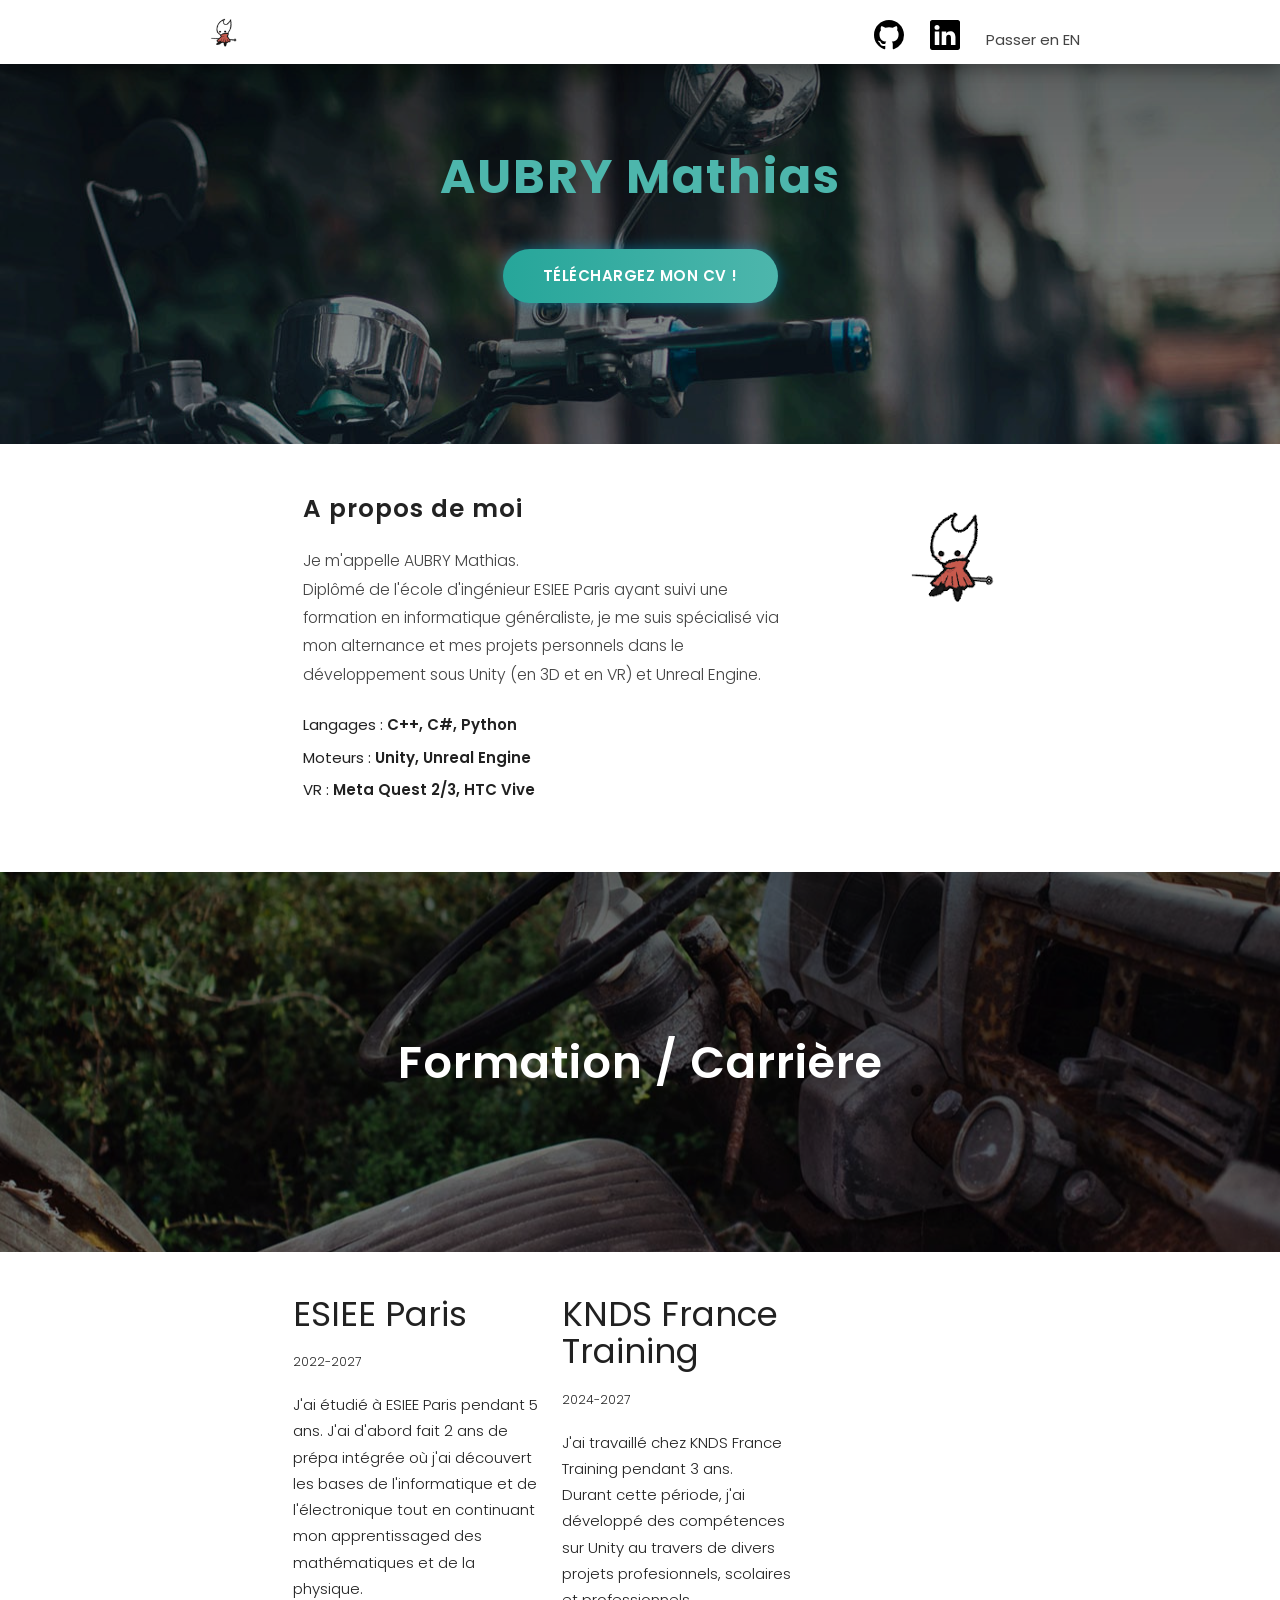
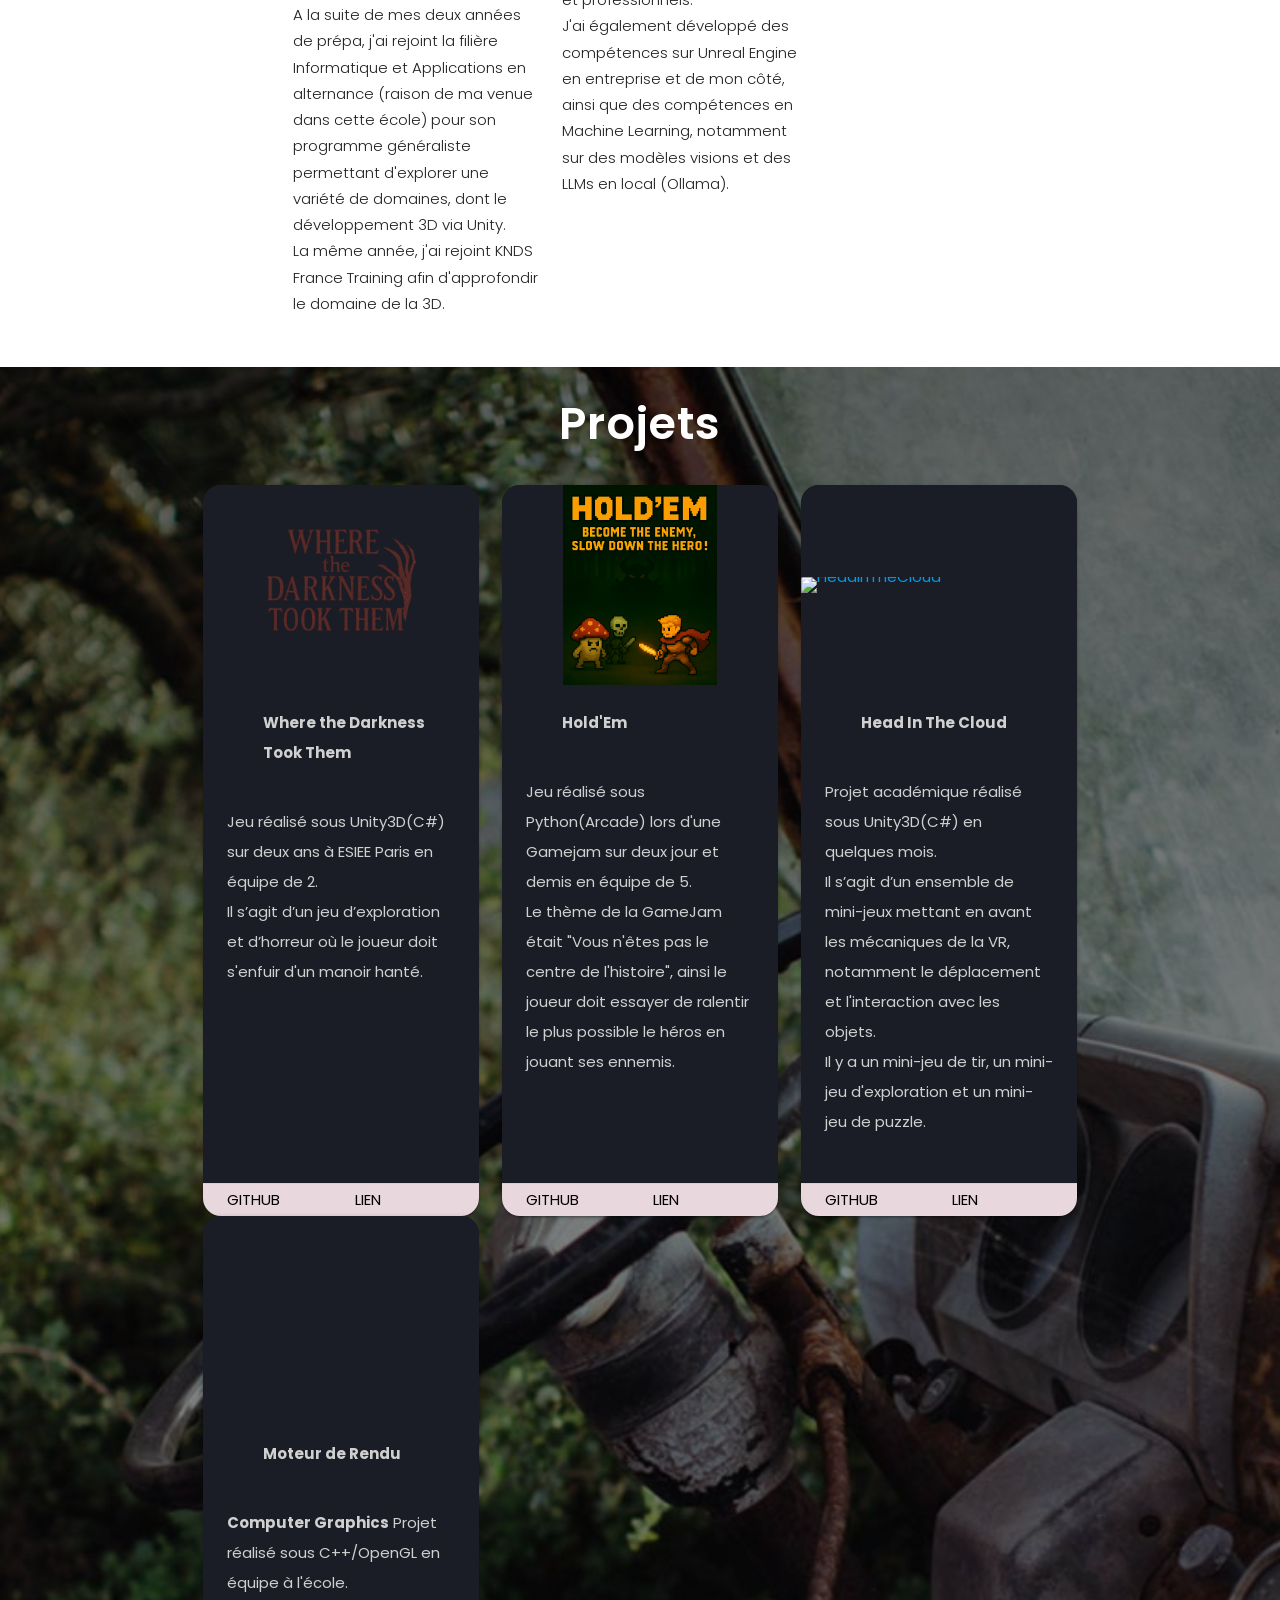
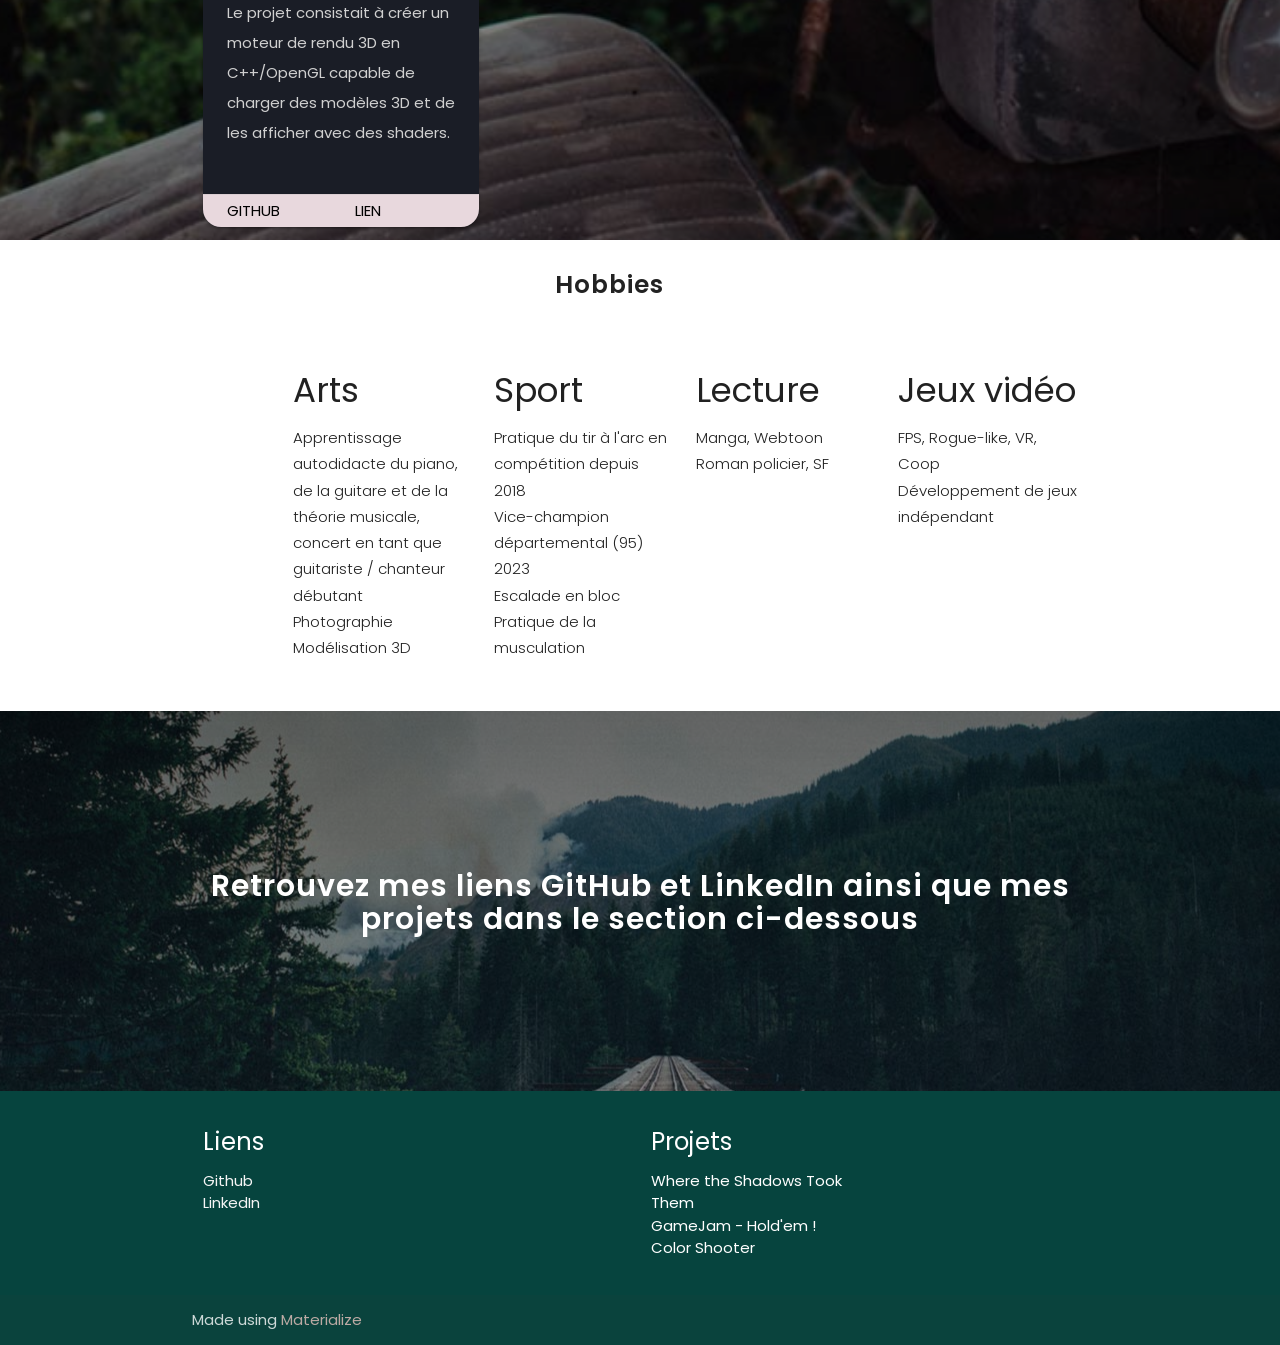
==== index.html @ 18681ca6 "Changement du hobby" ====
<!DOCTYPE html>
<html lang="fr">

<head>
  <meta http-equiv="Content-Type" content="text/html; charset=UTF-8" />
  <meta name="viewport" content="width=device-width, initial-scale=1" />
  <link href="https://fonts.googleapis.com/css2?family=Poppins:wght@300;400;600;700&display=swap" rel="stylesheet">
  <title>AUBRY Mathias - Portfolio</title>
  <link rel="icon" type="image/x-icon" href="img/myBigCrane.png">
  <!-- CSS  -->
  <link href="https://fonts.googleapis.com/icon?family=Material+Icons" rel="stylesheet">
  <link href="css/materialize.css" type="text/css" rel="stylesheet" media="screen,projection" />
  <link href="css/style.css" type="text/css" rel="stylesheet" media="screen,projection" />
</head>

<body>
  <div class="navbar-fixed">
  <nav class="white" role="navigation">
    <div class="nav-wrapper container">

      <!-- Logo -->
      <a id="logo-container" href="index.html" class="brand-logo">
        <img src="img/myBigCrane.png" alt="MyLogo" class="logo-img">
      </a>

      <!-- Menu Desktop -->
      <ul class="right hide-on-med-and-down boutons_navbar">
        <li>
          <a href="https://github.com/Mathatou/" target="_blank" aria-label="GitHub">
            <svg class="nav-icon" xmlns="http://www.w3.org/2000/svg"
                 fill="currentColor" viewBox="0 0 16 16">
              <path d="M8 0C3.58 0 0 3.58 0 8c0 3.54 2.29 6.53 5.47 
              7.59.4.07.55-.17.55-.38 0-.19-.01-.82-.01-1.49
              -2.01.37-2.53-.49-2.69-.94-.09-.23-.48-.94
              -.82-1.13-.28-.15-.68-.52-.01-.53.63-.01
              1.08.58 1.23.82.72 1.21 1.87.87 2.33.66.07
              -.52.28-.87.51-1.07-1.78-.2-3.64-.89
              -3.64-3.95 0-.87.31-1.59.82-2.15
              -.08-.2-.36-1.02.08-2.12 0 0 .67-.21
              2.2.82.64-.18 1.32-.27 2-.27s1.36.09
              2 .27c1.53-1.04 2.2-.82 2.2-.82.44
              1.1.16 1.92.08 2.12.51.56.82
              1.27.82 2.15 0 3.07-1.87
              3.75-3.65 3.95.29.25.54.73.54
              1.48 0 1.07-.01 1.93-.01
              2.2 0 .21.15.46.55.38A8.01
              8.01 0 0 0 16 8c0-4.42-3.58-8-8-8"/>
            </svg>
          </a>
        </li>

        <li>
          <a href="https://www.linkedin.com/in/mathias-aubry/" target="_blank" aria-label="LinkedIn">
            <svg class="nav-icon" xmlns="http://www.w3.org/2000/svg"
                 fill="currentColor" viewBox="0 0 16 16">
              <path d="M0 1.146C0 .513.526 0 1.175 0h13.65C15.474 0 
              16 .513 16 1.146v13.708c0 .633-.526 
              1.146-1.175 1.146H1.175C.526 16 
              0 15.487 0 14.854zM4.943 
              13.394V6.169H2.542v7.225zm-1.2-8.212c.837 
              0 1.358-.554 1.358-1.248-.015-.709-.52
              -1.248-1.342-1.248S2.4 3.226 
              2.4 3.934c0 .694.521 1.248 
              1.327 1.248zm4.908 
              8.212V9.359c0-.216.016-.432.08
              -.586.173-.431.568-.878 
              1.232-.878.869 0 1.216.662 
              1.216 1.634v3.865h2.401V9.25
              c0-2.22-1.184-3.252-2.764
              -3.252-1.274 0-1.845.7-2.165
              1.193v.025h-.016l.016-.025
              V6.169h-2.4c.03.678 0 
              7.225 0 7.225z"/>
            </svg>
          </a>
        </li>

        <li><a href="index_en.html">Passer en EN</a></li>

      </ul>

      <!-- Mobile -->
      <ul id="nav-mobile" class="sidenav">
        <li><a href="index_en.html">Passer en EN</a></li>
      </ul>

      <a href="#" data-target="nav-mobile" class="sidenav-trigger">
        <i class="material-icons">menu</i>
      </a>

    </div>
  </nav>
</div>

  <div id="index-banner" class="parallax-container">
    <div class="overlay"></div>
    <div class="section no-pad-bot" style="padding-left: 0px;">
      <div class="container">
        <br><br>
        <h1 class="header center teal-text text-lighten-2">AUBRY Mathias</h1>
        <div class="row center">

        </div>
        <div class="row center">
          <a href="CV_AUBRYM.pdf" id="download-button" target="_blank"
            class="btn-large waves-effect waves-light teal lighten-1">Téléchargez mon CV !</a>
        </div>
        <br><br>

      </div>
    </div>
    <div class="parallax"><img src="background1.jpg" alt="Unsplashed background img 1"></div>
  </div>


  <div class="container">
    <div class="section">

      <!-- ===== Présentation ===== -->
      <div class="row">

        <!-- ===== A propos ===== -->
        <div class="col s12 m8">
          <div class="icon-block">
            <h5 class="section-title">A propos de moi</h5>
            <p class="light">
              Je m'appelle AUBRY Mathias. <br>
              Diplômé de l'école d'ingénieur ESIEE Paris ayant suivi une formation en informatique généraliste,
              je me suis spécialisé via mon alternance et mes projets personnels dans le développement sous Unity (en 3D
              et en VR) et Unreal Engine.
            </p>

            <ul>
              <li>Langages : <b>C++, C#, Python</b></li>
              <li>Moteurs : <b>Unity, Unreal Engine</b></li>
              <li>VR : <b>Meta Quest 2/3, HTC Vive</b></li>
            </ul>
          </div>
        </div>

        <!-- Image -->
        <div class="col s12 m4 center">
          <img id="monGrosCrane" class="responsive-img circle" src="img/myBigCrane.png" alt="My crane is missing">
        </div>

      </div>
      <!-- <div class="row">
      <div class="col s12">
        <div class="icon-block">
          <h5 class="section-title">A propos</h5>
          <p class="light">
            blablabla
          </p>
        </div>
      </div>
    </div> -->

    </div>
  </div>


  <div class="parallax-container valign-wrapper">
    <div class="overlay"></div>
    <div class="section no-pad-bot" style="padding-left: 0px;">
      <div class="container">
        <div class="row center">
          <h5 class="header col s12 light">Formation / Carrière</h5>
        </div>
      </div>
    </div>
    <div class="parallax"><img src="background2.jpg" alt="Unsplashed background img 2"></div>
  </div>

  <div class="container">
    <div class="section">

      <div class="row">

        <div class="col s12 m4 center-on-small-only">
          <h3><i class="mdi-content-send brown-text"></i></h3>
          <h4>ESIEE Paris </h4>
          <p class="left-align light " style="font-size: .8rem;">2022-2027</p>
          <p class="left-align light" style="line-height: 1.75rem;">
            J'ai étudié à ESIEE Paris pendant 5 ans. J'ai d'abord fait 2 ans de prépa intégrée où j'ai découvert les
            bases de l'informatique et de l'électronique
            tout en continuant mon apprentissaged des mathématiques et de la physique. <br>
            A la suite de mes deux années de prépa, j'ai rejoint la filière Informatique et Applications en alternance
            (raison de ma venue dans cette école)
            pour son programme généraliste permettant d'explorer une variété de domaines, dont le développement 3D via
            Unity.<br>
            La même année, j'ai rejoint KNDS France Training afin d'approfondir le domaine de la 3D.<br>
          </p>
        </div>

        <div class="col s12 m4 center-on-small-only">
          <h3><i class="mdi-content-send brown-text"></i></h3>
          <h4>KNDS France Training </h4>
          <p class="left-align light " style="font-size: .8rem;">2024-2027</p>
          <p class="left-align light" style="line-height: 1.75rem;">
            J'ai travaillé chez KNDS France Training pendant 3 ans.<br>
            Durant cette période, j'ai développé des compétences sur Unity au travers de divers projets profesionnels,
            scolaires et professionnels.<br>
            J'ai également développé des compétences sur Unreal Engine en entreprise et de mon côté, ainsi que des
            compétences en Machine Learning, notamment sur des modèles visions et des LLMs en local (Ollama).<br>

          </p>
        </div>
      </div>

    </div>
  </div>

  <div class="parallax-container valign-wrapper">
    <div class="overlay"></div>

    <div class="section no-pad-bot" style="padding-left: 0px;">
      <div class="container">

        <div class="row center">
          <h5 class="header col s12 light">Projets</h5>
        </div>
        <div class="row" id="projects-row">
          <div class="col s12 m4">
            <div class="card fade-in" style="color: black;">
              <div class="card-image">
                <a href="./1_WDTT.html"><img src="img/project_icon.png" alt="WDTT"></a>
              </div>
              <div style="padding-left: 4rem; padding-right: 1rem; padding-top: 0.5rem;">
                <p><b>Where the Darkness Took Them</b></p>
              </div>
              <div class="card-content">
                <p>
                  Jeu réalisé sous Unity3D(C#) sur deux ans à ESIEE Paris en équipe de 2.<br>
                  Il s’agit d’un jeu d’exploration et d’horreur où le joueur doit s'enfuir d'un manoir hanté.
                </p>
              </div>
              <div class="card-action" style="background-color: #E8D8DD ;">
                <a href="https://github.com/Mathatou/Unity_Project_WDTT" target="_blank"
                  style="padding-left: 8.5rem; color: black;">
                  Lien GitHub
                </a>
              </div>
            </div>
          </div>

          <div class="col s12 m4">
            <div class="card fade-in" style="color: black;">
              <div class="card-image">
                <img src="img/affiche_game_jam.png">
              </div>
              <div style="padding-left: 4rem; padding-right: 1rem; padding-top: 0.5rem;">
                <p><b>Hold'Em</b></p>
              </div>
              <div class="card-content">
                <p>
                  Jeu réalisé sous Python(Arcade) lors d'une Gamejam sur deux jour et demis en équipe de 5.<br>
                  Le thème de la GameJam était "Vous n'êtes pas le centre de l'histoire", ainsi le joueur doit essayer
                  de ralentir le plus possible le héros en jouant ses ennemis.
                </p>
              </div>
              <div class="card-action" style="background-color: #E8D8DD;">
                <a href="https://github.com/Mathatou/Gamejam" target="_blank"
                  style="padding-left: 8.5rem;  color: black;">
                  Lien GitHub
                </a>
              </div>
            </div>
          </div>

          <div class="col s12 m4">
            <div class="card fade-in" style="color: black;">
              <div class="card-image">
                <a href="./1_HITC.html"><img src="img/hitc.png" alt="HeadInTheCloud"></a>
              </div>
              <div style="padding-left: 4rem; padding-right: 1rem; padding-top: 0.5rem;">
                <p><b>Head In The Cloud</b></p>
              </div>
              <div class="card-content">
                <p>
                  Projet académique réalisé sous Unity3D(C#) en quelques mois.<br>
                  Il s’agit d’un ensemble de mini-jeux mettant en avant les mécaniques de la VR, notamment le déplacement et l'interaction avec les objets.<br>
                  Il y a un mini-jeu de tir, un mini-jeu d'exploration et un mini-jeu de puzzle.<br> 
                </p>
              </div>
              <div class="card-action " style="background-color: #E8D8DD ;">
                <a href="https://github.com/Mathatou/HeadInTheCloud" target="_blank"
                  style="padding-left: 8.5rem;  color: black;">
                  Lien GitHub
                </a>
              </div>
            </div>
          </div>

          <div class="col s12 m4">
            <div class="card fade-in" style="color: black;">
              <div class="card-image">
                <img src="">
              </div>
              <div style="padding-left: 4rem; padding-right: 1rem; padding-top: 0.5rem;">
                <p><b>Moteur de Rendu</b></p>
              </div>
              <div class="card-content">
                <p>
                  <b>Computer Graphics</b>
                  Projet réalisé sous C++/OpenGL en équipe à l'école.<br>
                  Le projet consistait à créer un moteur de rendu 3D en C++/OpenGL capable de charger des modèles 3D
                  et de les afficher avec des shaders.<br>
                </p>
              </div>
              <div class="card-action " style="background-color: #E8D8DD ;">
                <a href="https://github.com/Mathatou/-E4FI---Projet-Computer-Graphics" target="_blank"
                  style="padding-left: 8.5rem;  color: black;">
                  Lien GitHub
                </a>
              </div>
            </div>
          </div>

        </div>
      </div>

    </div>
    <div class="parallax"><img src="background2.jpg" alt="Unsplashed background img 2"></div>

  </div>

  <div class="container">
    <div class="section">
      <div class="row center">
        <h5 class="section-title" style="padding-left: 0; padding-right: 10rem;">Hobbies</h5>
      </div>

      <div class="row">

        <div class="col s12 m3 center-on-small-only">
          <h3><i class="mdi-content-send brown-text"></i></h3>
          <h4>Arts </h4>
          <p class="left-align light" style="line-height: 1.75rem;">
            Apprentissage autodidacte du piano, de la guitare et de la théorie musicale, concert en tant que guitariste / chanteur débutant <br>
            Photographie<br>
            Modélisation 3D<br>
          </p>
        </div>

        <div class="col s12 m3 center-on-small-only">
          <h3><i class="mdi-content-send brown-text"></i></h3>
          <h4>Sport </h4>
          <p class="left-align light" style="line-height: 1.75rem;">
            Pratique du tir à l'arc en compétition depuis 2018 <br>Vice-champion départemental (95) 2023<br>
            Escalade en bloc<br>
            Pratique de la musculation
          </p>
        </div>

        <div class="col s12 m3 center-on-small-only">
          <h3><i class="mdi-content-send brown-text"></i></h3>
          <h4>Lecture </h4>
          <p class="left-align light" style="line-height: 1.75rem;">
            Manga, Webtoon<br>
            Roman policier, SF
          </p>
        </div>

        <div class="col s12 m3 center-on-small-only">
          <h3><i class="mdi-content-send brown-text"></i></h3>
          <h4>Jeux vidéo </h4>
          <p class="left-align light" style="line-height: 1.75rem;">
            FPS, Rogue-like, VR, Coop<br>
            Développement de jeux indépendant
          </p>
        </div>

      </div>

    </div>
  </div>
  <div class="parallax-container valign-wrapper">
    <div class="overlay"></div>
    <div class="section no-pad-bot" style="padding-left: 0px;">
      <div class="container">
        <div class="row center">
          <h4 class="header col s12 light">Retrouvez mes liens GitHub et LinkedIn ainsi que mes projets dans le section
            ci-dessous</h4>
        </div>
      </div>
    </div>
    <div class="parallax"><img src="background3.jpg" alt="Unsplashed background img 3"></div>
  </div>

  <footer class="page-footer teal">
    <div class="container">
      <div class="row">
        <div class="col l6 s12">
          <h5 class="white-text">Liens</h5>
          <ul>
            <li>
              <a class="grey-text text-lighten-4" href="https://github.com/Mathatou">Github</a>
            </li>
            <li>
              <a class="grey-text text-lighten-4" href="https://www.linkedin.com/in/mathias-aubry/">LinkedIn</a>
            </li>
          </ul>


        </div>
        <div class="col l3 s12">
          <h5 class="white-text">Projets</h5>
          <ul>
            <li><a class="white-text" href="https://github.com/Mathatou/Unity_Project_WDTT">Where the Shadows Took
                Them</a></li>
            <li><a class="white-text" href="https://github.com/Mathatou/Gamejam">GameJam - Hold'em !</a></li>
            <li><a class="white-text" href="https://github.com/Mathatou/Color-Shooter">Color Shooter</a></li>

          </ul>
        </div>
      </div>
    </div>
    <div class="footer-copyright">
      <div class="container">
        Made using <a class="brown-text text-lighten-3" href="http://materializecss.com">Materialize</a>
      </div>
    </div>
  </footer>


  <!--  Scripts-->
  <script src="https://code.jquery.com/jquery-2.1.1.min.js"></script>
  <script src="js/materialize.js"></script>
  <script src="js/init.js"></script>
  <script src="js/fadeIn.js"></script>

</body>

</html>
---- css/style.css ----
/* Custom Stylesheet */
/**
 * Use this file to override Materialize files so you can update
 * the core Materialize files in the future
 *
 * Made By MaterializeCSS.com
 */

nav ul a,
nav .brand-logo {
  color: #444;
}

p {
  line-height: 2rem;
}

.sidenav-trigger {
  color: #26a69a;
}

.parallax-container {
  min-height: 380px;
  line-height: 0;
  height: auto;
  color: rgba(255, 255, 255, .9);
}

.parallax-container .section {
  width: 100%;
}

@media only screen and (max-width : 992px) {
  .parallax-container .section {
    position: absolute;
    top: 40%;
  }

  #index-banner .section {
    top: 10%;
  }
}

@media only screen and (max-width : 600px) {
  #index-banner .section {
    top: 0;
  }
}

.icon-block {
  padding: 0 15px;
}

.icon-block .material-icons {
  font-size: inherit;
}

footer.page-footer {
  margin: 0;
}

.crane {
  padding-left: 60%;
  padding-top: 8%;
}

h1 {
  margin-top: 8%;
}

.section {
  padding-left: 10%;
}

.section-title {
  font-weight: 600;
  letter-spacing: 1px;
  margin-bottom: 25px;
  color: #222;

}

.icon-block p {
  font-weight: 300;
  line-height: 1.8;
  font-size: 1.05rem;
  color: #444;
}

.icon-block ul {
  margin-top: 25px;
}

.icon-block li {
  margin-bottom: 10px;
  font-weight: 400;
}

.icon-block li b {
  font-weight: 600;
}

.icon-block {
  padding: 20px 10px;
}

.overlay {
  position: absolute;
  width: 100%;
  height: 100%;
  background: rgba(0, 0, 0, 0.55);
  /* assombrit l’image */
  top: 0;
  left: 0;
  z-index: 1;
  background: linear-gradient(rgba(0, 0, 0, 0.6),
      rgba(0, 0, 0, 0.4));
}

.parallax-container {
  position: relative;
}

.parallax-container .section {
  position: relative;
  z-index: 2;
  /* met le texte au-dessus */
}

.parallax-container h5 {
  color: white;
  font-weight: 600;
  letter-spacing: 1px;
  font-size: 3rem;
}


.parallax-container h4 {
  color: white;
  font-weight: 600;
  letter-spacing: 1px;
  font-size: 2rem;
}

html {
  scroll-behavior: smooth;
}

.fade-in {
  opacity: 0;
  transform: translateY(20px);
  transition: all 0.6s ease;
}

.fade-in.visible {
  opacity: 1;
  transform: translateY(0);
}

.card-image:hover {
  background-color: #222;
}

.card {
  border-radius: 15px;
  overflow: hidden;
  transition: transform 0.3s ease, box-shadow 0.3s ease;
}

.card:hover {
  transform: translateY(-8px);
  box-shadow: 0 15px 30px rgba(0, 0, 0, 0.15);
}

body {
  font-family: 'Poppins', sans-serif;
}

.logo-img {
  height: 60px;
  margin-top: 2px;
}

.boutons_navbar {
  display: flex;
  align-items: center;
  gap: 10px;
}

.nav-icon {
  width: 30px;
  height: 30px;
  transition: transform 0.25s ease, color 0.25s ease;
  position: relative;
  top: -5px;
}

.boutons_navbar li a {
  display: flex;
  align-items: center;
  justify-content: center;
  padding: 8px;
  border-radius: 50%;
  transition: background-color 0.25s ease, transform 0.25s ease;
}

.boutons_navbar li a:hover {
  background-color: rgba(0, 0, 0, 0.08);
  transform: scale(1.1);
}

.btn_langue {
  transition: transform 0.25s ease, color 0.25s ease;
  position: relative;
  top: -5px;
}

#index-banner h1 {
  font-weight: 700;
  letter-spacing: 2px;
  font-size: 3.2rem;
}

nav {
  background-color: rgba(20, 22, 30, 0.85);
  backdrop-filter: blur(8px);
  box-shadow: 0 4px 20px rgba(0, 0, 0, 0.4);
}

.nav-icon {
  width: 30px;
  height: 30px;
  color: #000000;
  transition: transform 0.25s ease, color 0.25s ease;
}

.boutons_navbar li a:hover .nav-icon {
  color: #26a69a;
  transform: scale(1.2);
}

#index-banner .btn-large {
  border-radius: 40px;
  padding: 0 40px;
  font-weight: 600;
}


.card {
  background-color: #1a1d26;
  border-radius: 18px;
  transition: transform 0.35s ease, box-shadow 0.35s ease;
}

.card p {
  color: #d0d0d0;
}

.card:hover {
  transform: translateY(-10px);
  box-shadow: 0 20px 40px rgba(0, 0, 0, 0.5);
}


.card-image img {
  transition: transform 0.4s ease;
}

.card:hover .card-image img {
  transform: scale(1.05);
}

.btn-large {
  background: linear-gradient(90deg, #26a69a, #4db6ac );
  box-shadow: 0 0 15px rgba(0, 198, 255, 0.4);
}

.btn-large:hover {
  box-shadow: 0 0 25px rgba(0, 198, 255, 0.8);
}

    /* Alignement des cartes "Projets" : grille à 3 colonnes, même hauteur,
       boutons alignés en bas, et la 4e carte se place sous la 1ère */
#projects-row {
  display: grid;
  grid-template-columns: repeat(3, 1fr);
}
@media (max-width: 600px) {
  #projects-row {
    grid-template-columns: 1fr;
  }
}
#projects-row > .col {
  width: 100%;
  margin: 0;
}
#projects-row .card {
  display: flex;
  flex-direction: column;
  height: 100%;
}
#projects-row .card-image {
  height: 200px;
  overflow: hidden;
  background-color: #1a1d26;
  display: flex;
  align-items: center;
  justify-content: center;
}
#projects-row .card-image a {
  display: flex;
  align-items: center;
  justify-content: center;
  width: 100%;
  height: 100%;
}
#projects-row .card-image img {
  max-width: 100%;
  max-height: 100%;
  object-fit: contain;
}
#projects-row .card-content {
  flex-grow: 1;
}
#projects-row .card-action {
  margin-top: auto;
}
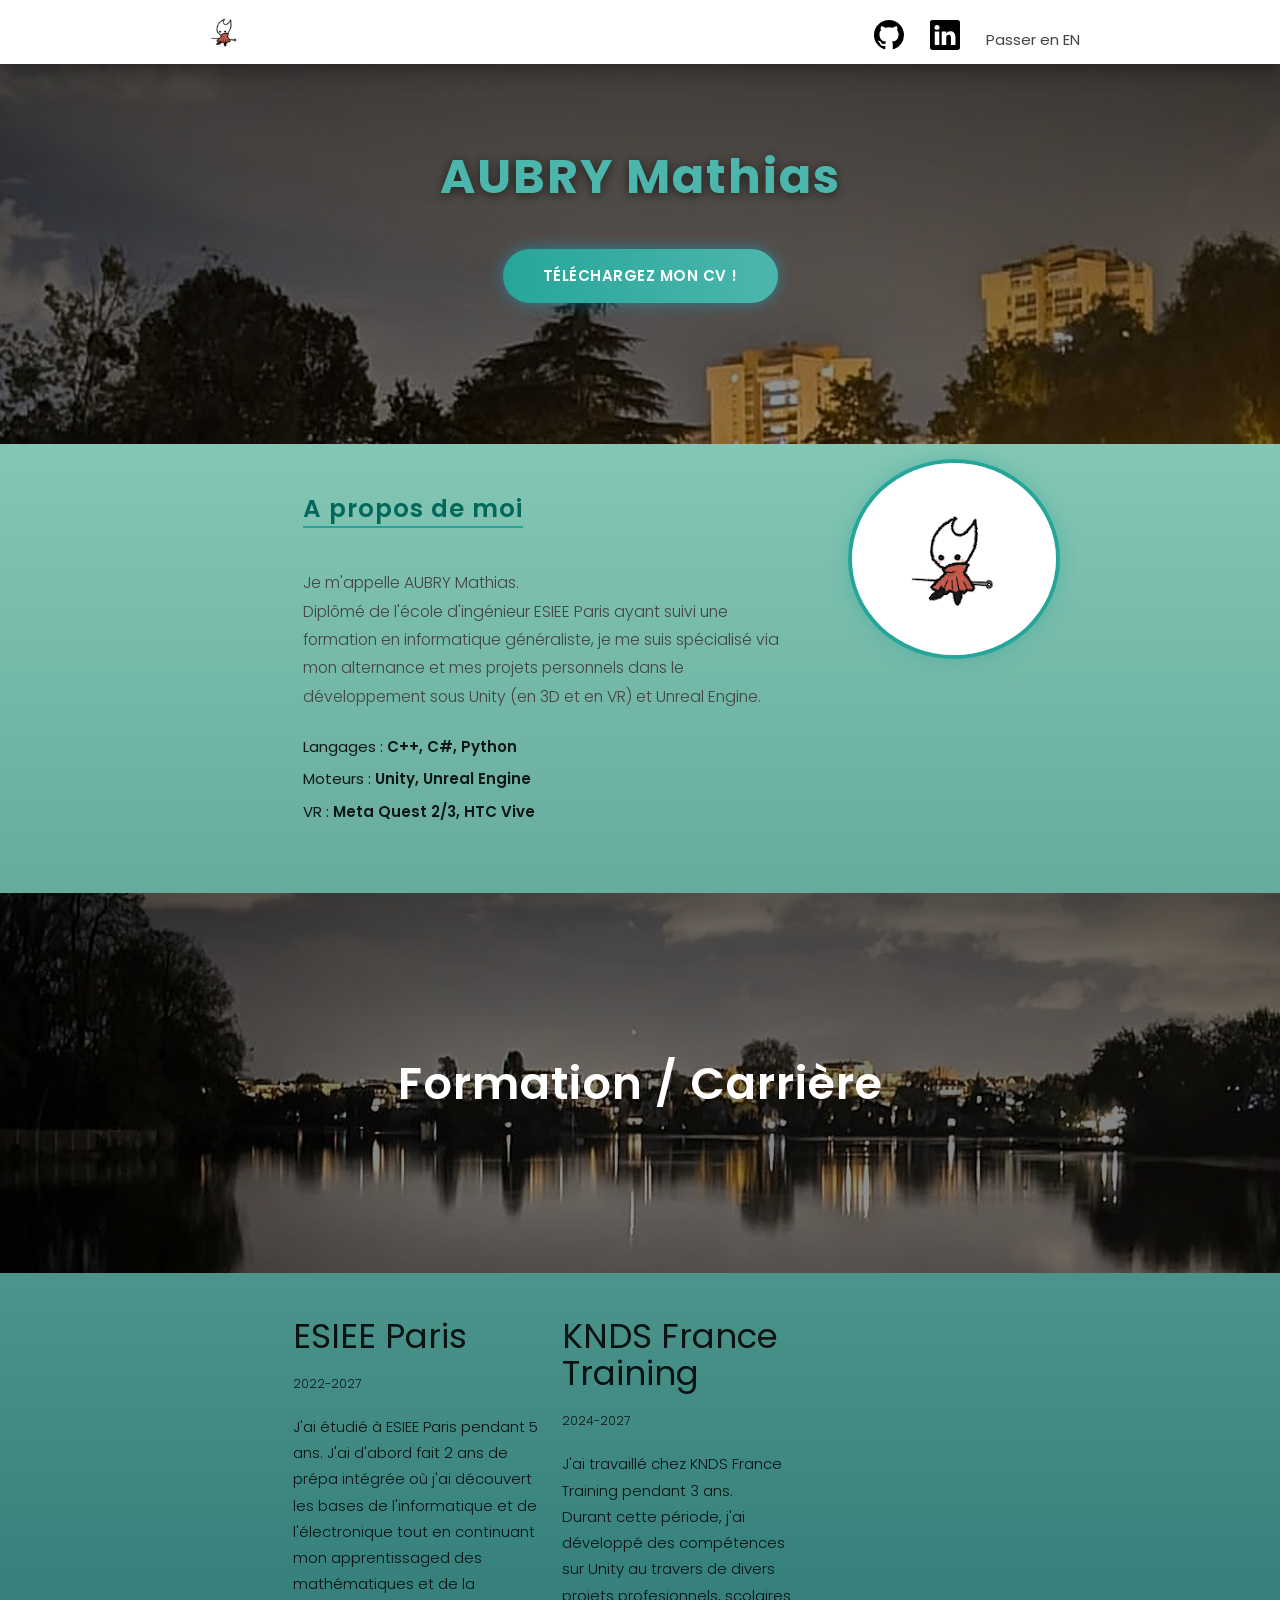
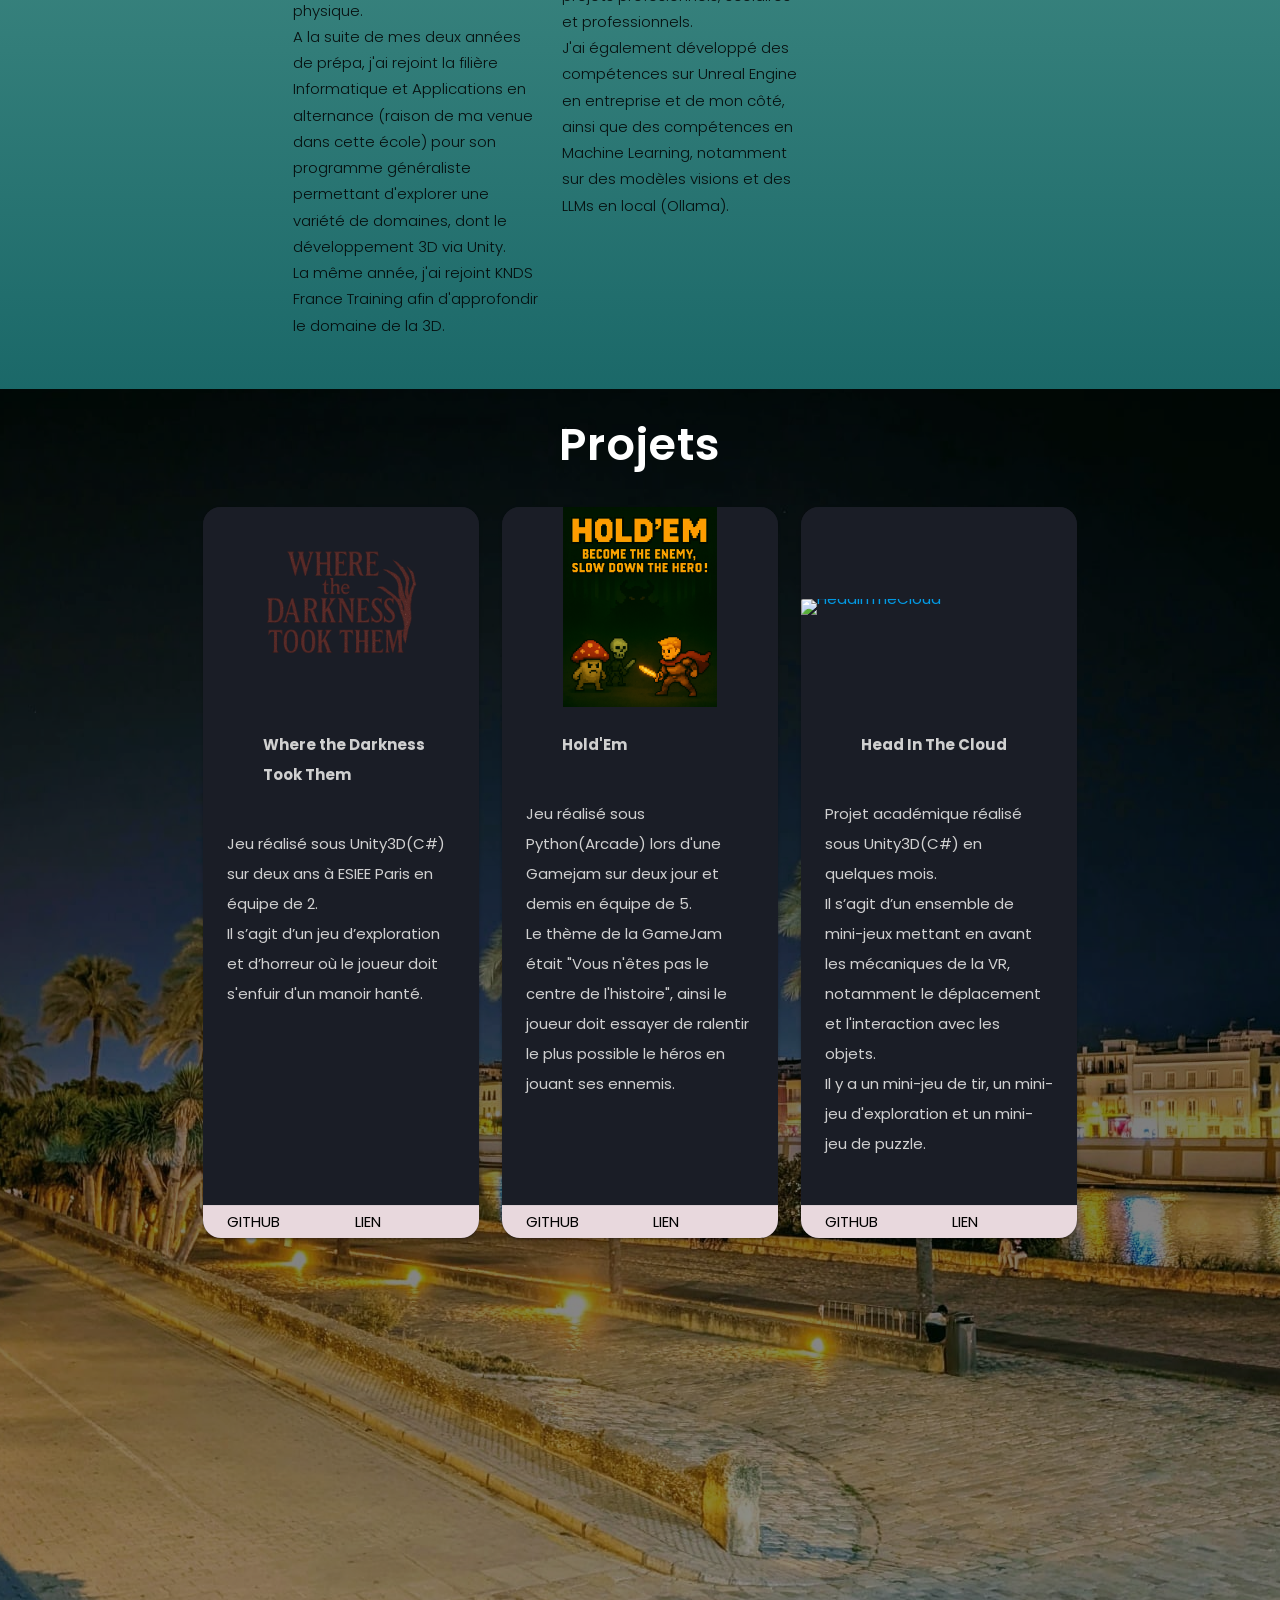
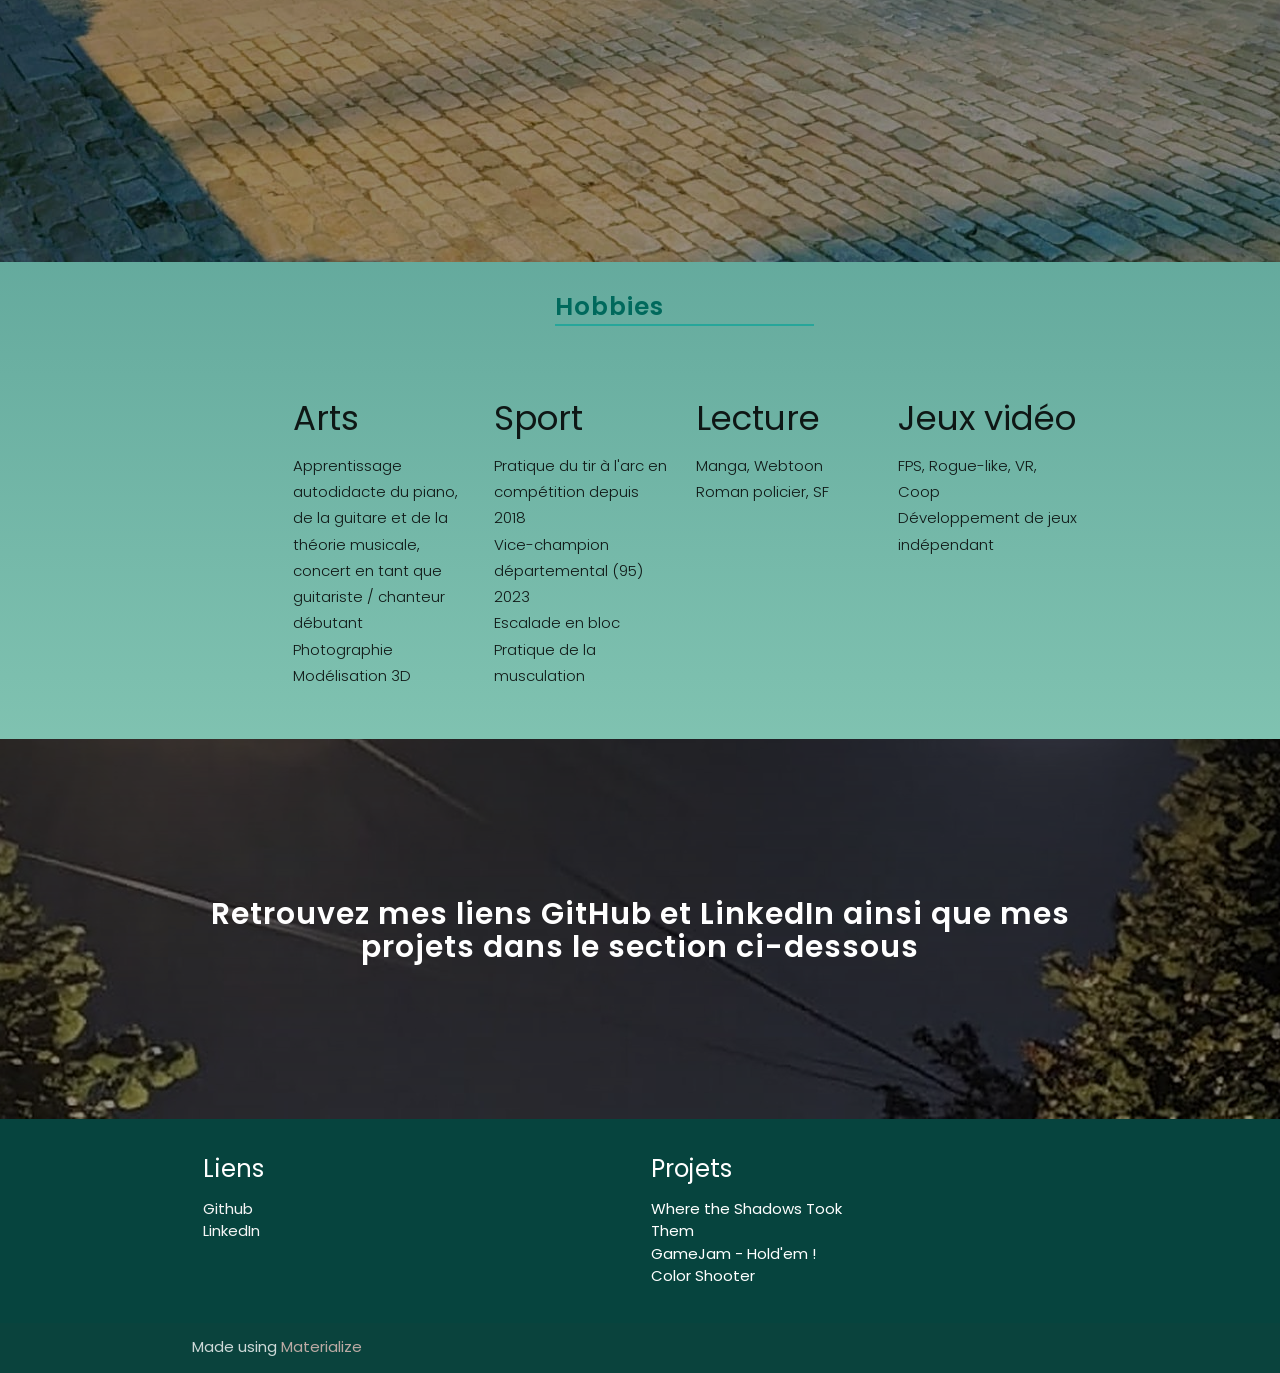
==== commit 8ac315df: "Changements des images de l'index et rajout d'un css" ====
--- a/index.html
+++ b/index.html
@@ -11,6 +11,7 @@
   <link href="https://fonts.googleapis.com/icon?family=Material+Icons" rel="stylesheet">
   <link href="css/materialize.css" type="text/css" rel="stylesheet" media="screen,projection" />
   <link href="css/style.css" type="text/css" rel="stylesheet" media="screen,projection" />
+  <link href="css/index.css" type="text/css" rel="stylesheet" media="screen,projection" />
 </head>
 
 <body>
@@ -320,7 +321,7 @@
       </div>
 
     </div>
-    <div class="parallax"><img src="background2.jpg" alt="Unsplashed background img 2"></div>
+    <div class="parallax"><img src="background4.jpeg" alt="Unsplashed background img 2"></div>
 
   </div>
 
--- a/css/index.css
+++ b/css/index.css
@@ -0,0 +1,45 @@
+/* ============================================
+   Thème dédié à la page d'accueil (index)
+   Reprend la couleur teal déjà présente sur le site
+   ============================================ */
+
+#index-banner h1 {
+  text-shadow: 0 2px 12px rgba(0, 0, 0, 0.6);
+}
+body {
+  background: linear-gradient(180deg, #a3e2ca 0%, #166465 45%, #a3e2ca 100%);
+}
+.section-title {
+  color: #00695c;
+  border-bottom: 2px solid #26a69a;
+  display: inline-block;
+  padding-bottom: 4px;
+}
+
+.icon-block a {
+  color: #00897b;
+}
+
+.icon-block a:hover {
+  color: #26a69a;
+}
+
+#monGrosCrane {
+  border: 4px solid #26a69a;
+  box-shadow: 0 0 20px rgba(38, 166, 154, 0.4);
+}
+
+/* Séparateurs verticaux entre colonnes (Formation/Carrière et Hobbies),
+   à partir du breakpoint medium uniquement */
+@media (min-width: 601px) {
+  #formation-row > .col + .col,
+  #hobbies-row > .col + .col {
+    border-left: 1px solid rgba(38, 166, 154, 0.3);
+    padding-left: 2rem;
+  }
+}
+
+/* Teinte des séparateurs horizontaux (.divider) sur cette page */
+.divider {
+  background-color: rgba(38, 166, 154, 0.25);
+}
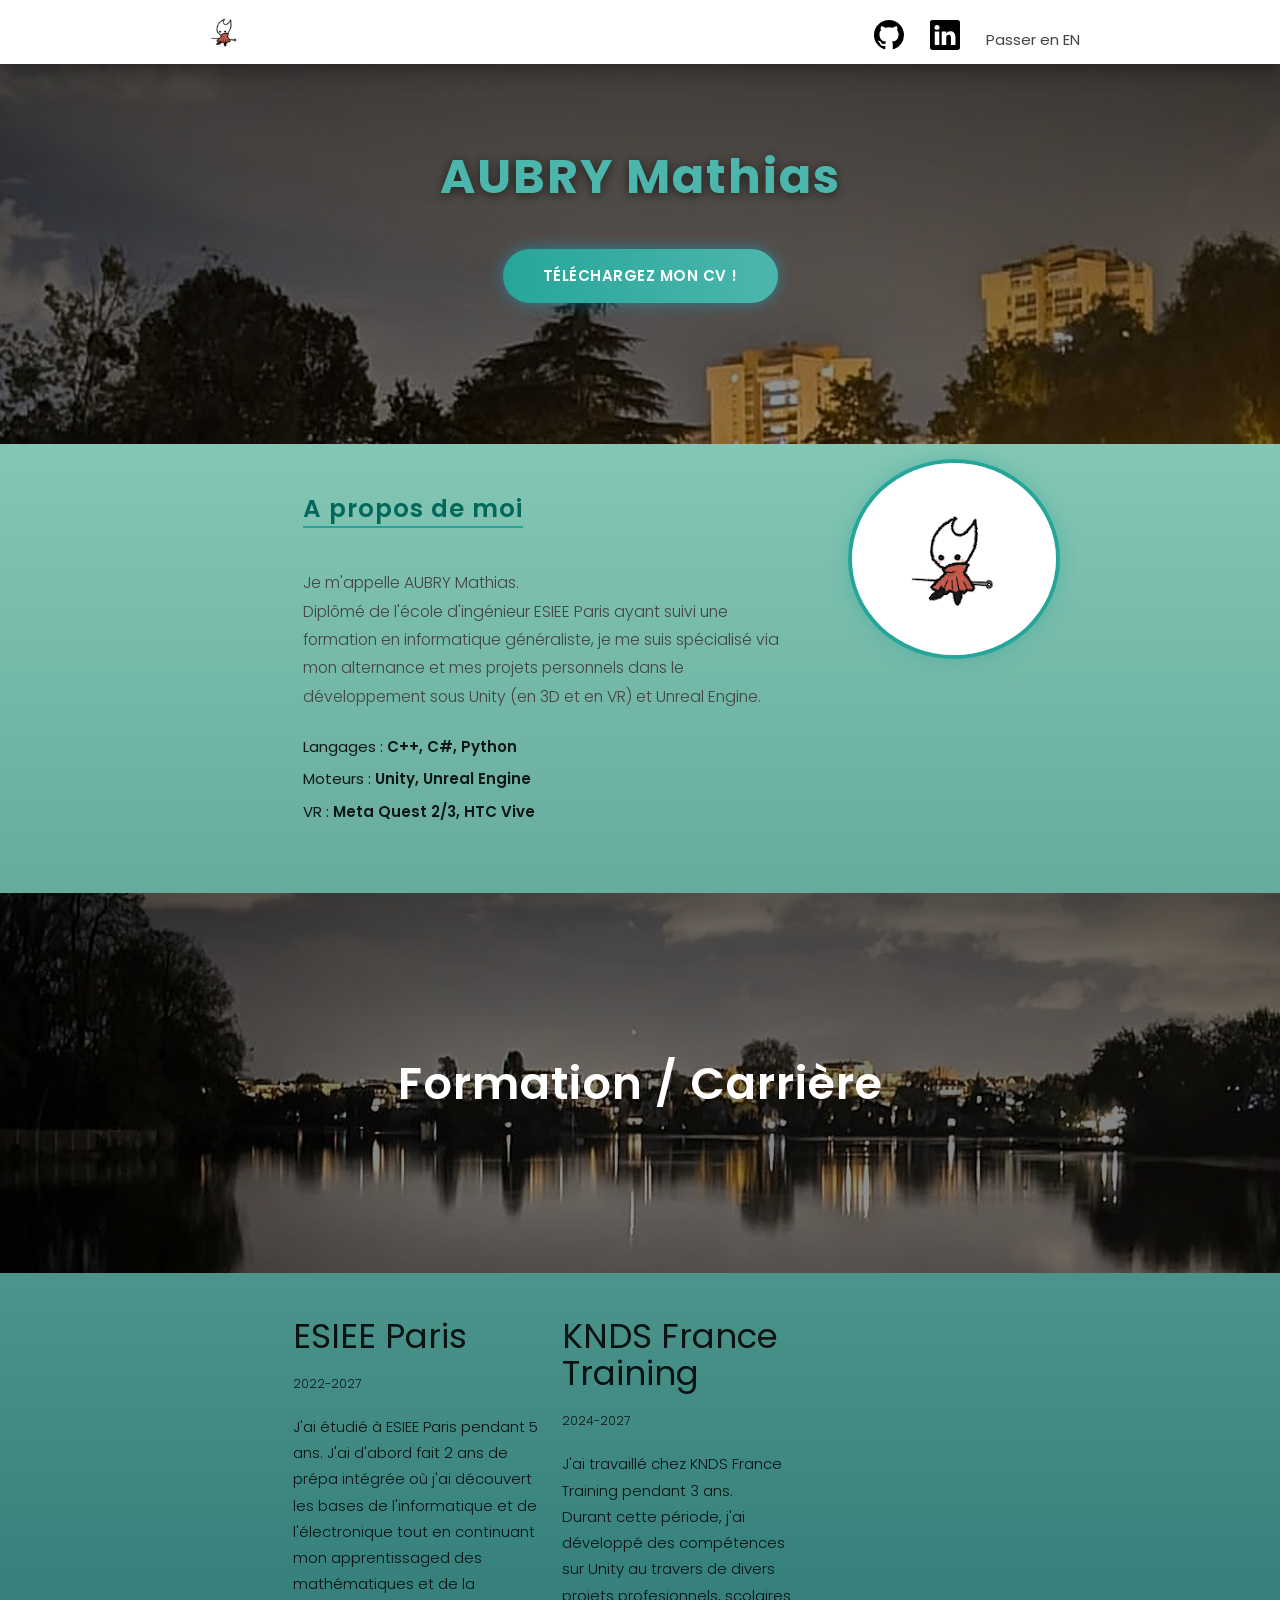
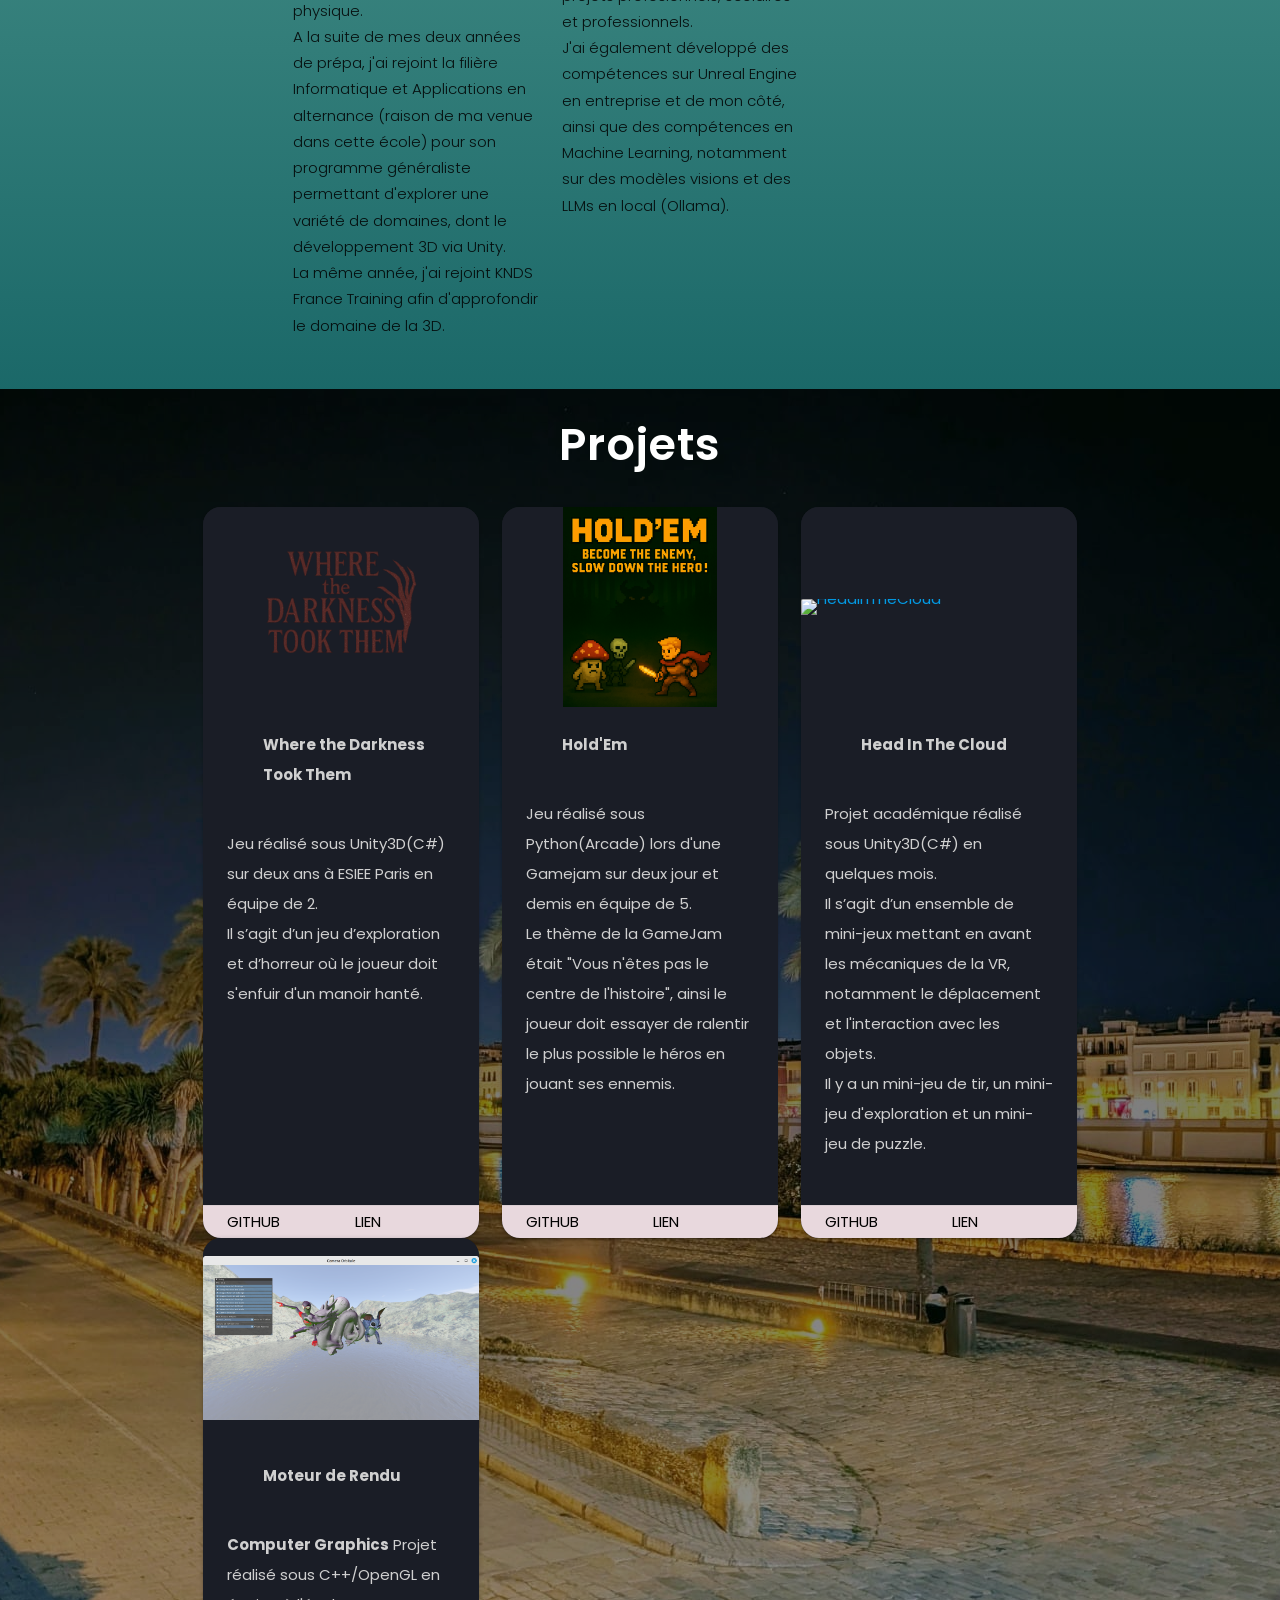
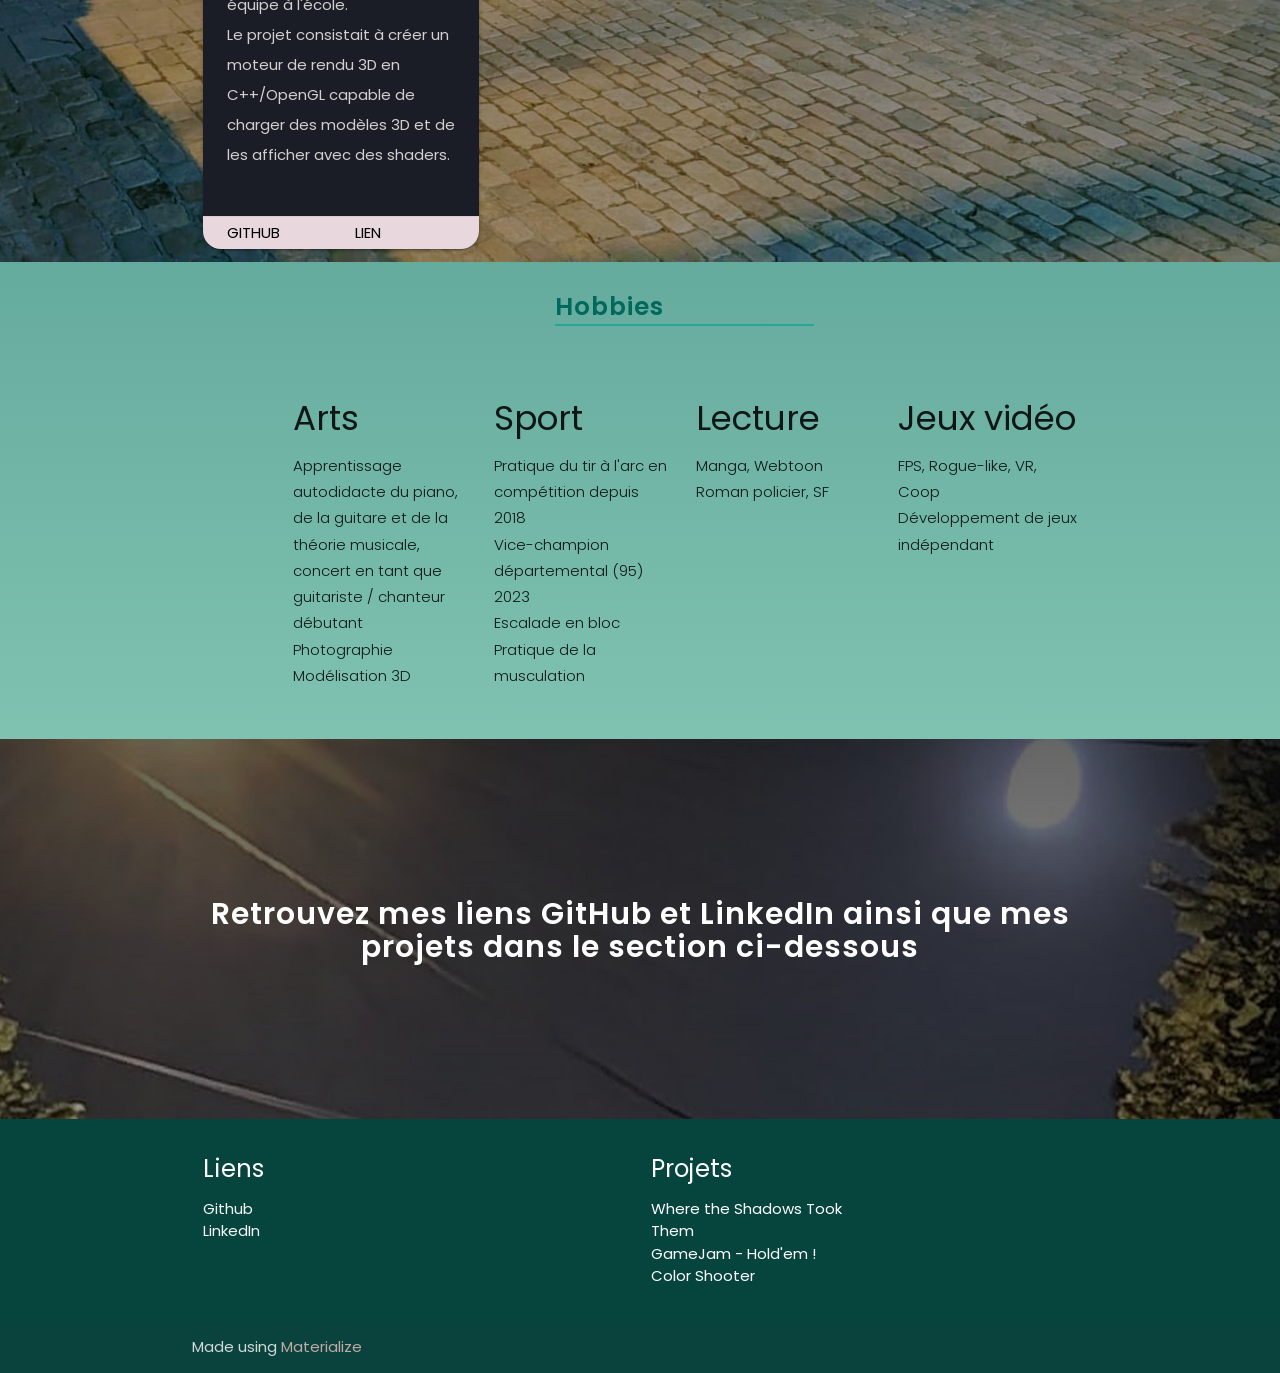
==== commit c0332ee1: "Rajout de lien vers les nouveaux fichiers et d'une image pour illustrer le projet de CG" ====
--- a/index.html
+++ b/index.html
@@ -145,18 +145,7 @@
         </div>
 
       </div>
-      <!-- <div class="row">
-      <div class="col s12">
-        <div class="icon-block">
-          <h5 class="section-title">A propos</h5>
-          <p class="light">
-            blablabla
-          </p>
-        </div>
-      </div>
-    </div> -->
-
-    </div>
+     </div>
   </div>
 
 
@@ -247,7 +236,7 @@
           <div class="col s12 m4">
             <div class="card fade-in" style="color: black;">
               <div class="card-image">
-                <img src="img/affiche_game_jam.png">
+                <a href="./1_HOLDEM.html" target="_blank"><img src="img/affiche_game_jam.png" alt="Hold'Em"></a>
               </div>
               <div style="padding-left: 4rem; padding-right: 1rem; padding-top: 0.5rem;">
                 <p><b>Hold'Em</b></p>
@@ -295,7 +284,7 @@
           <div class="col s12 m4">
             <div class="card fade-in" style="color: black;">
               <div class="card-image">
-                <img src="">
+                <a href="./1_CG.html" target="_blank"><img src="img/CG_img.png" alt="Hold'Em"></a>
               </div>
               <div style="padding-left: 4rem; padding-right: 1rem; padding-top: 0.5rem;">
                 <p><b>Moteur de Rendu</b></p>
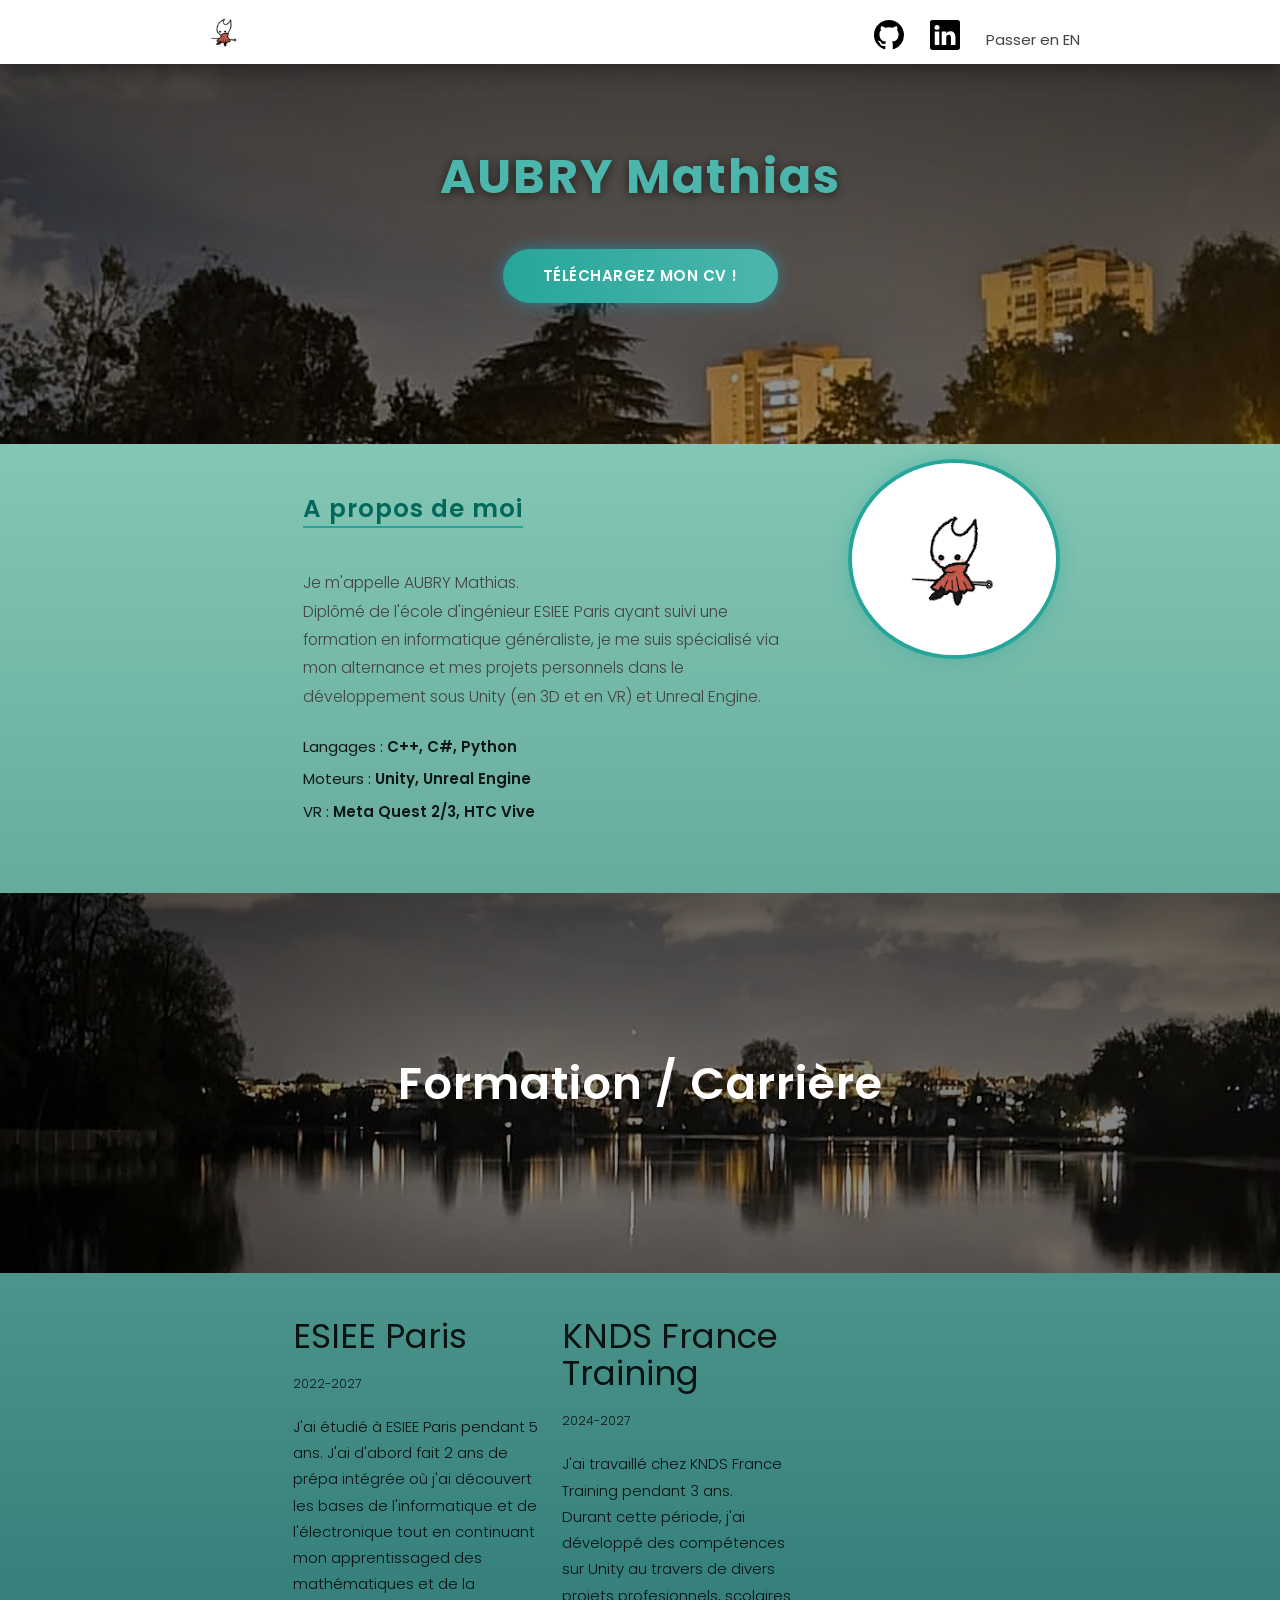
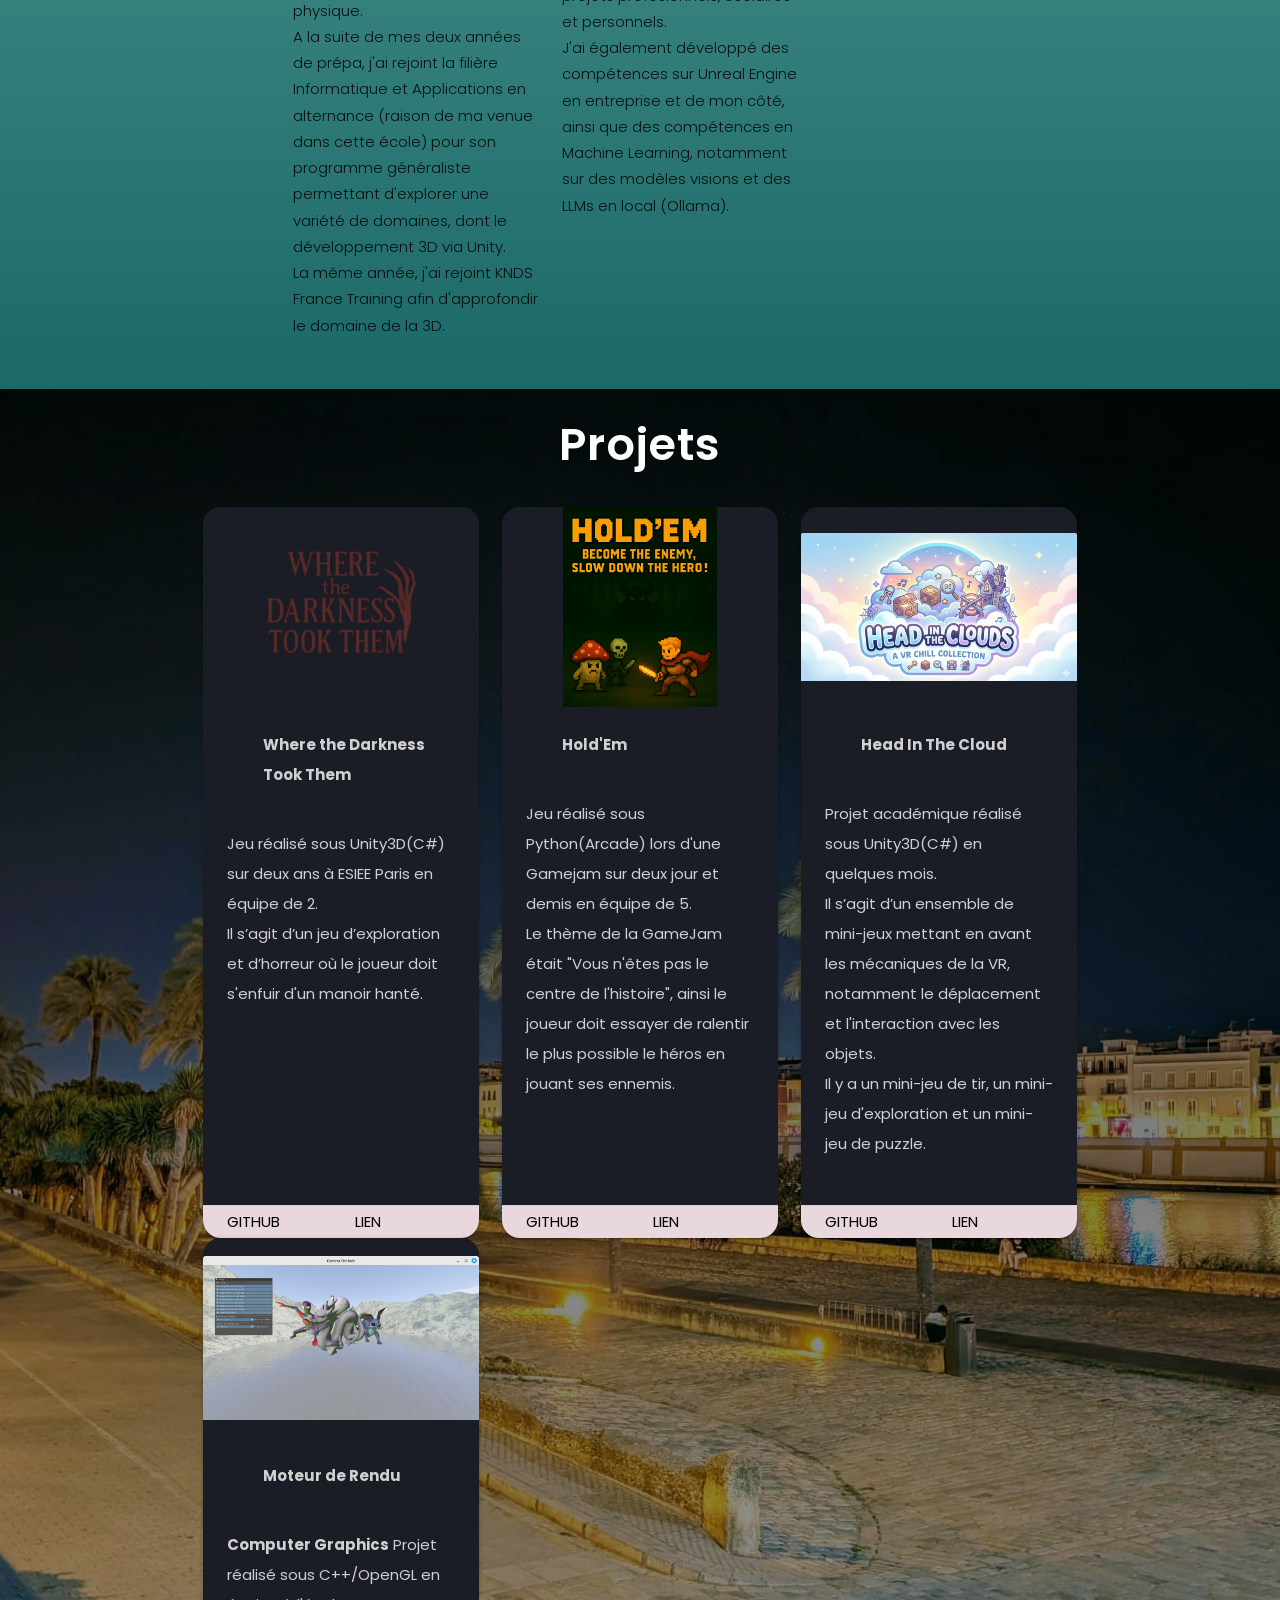
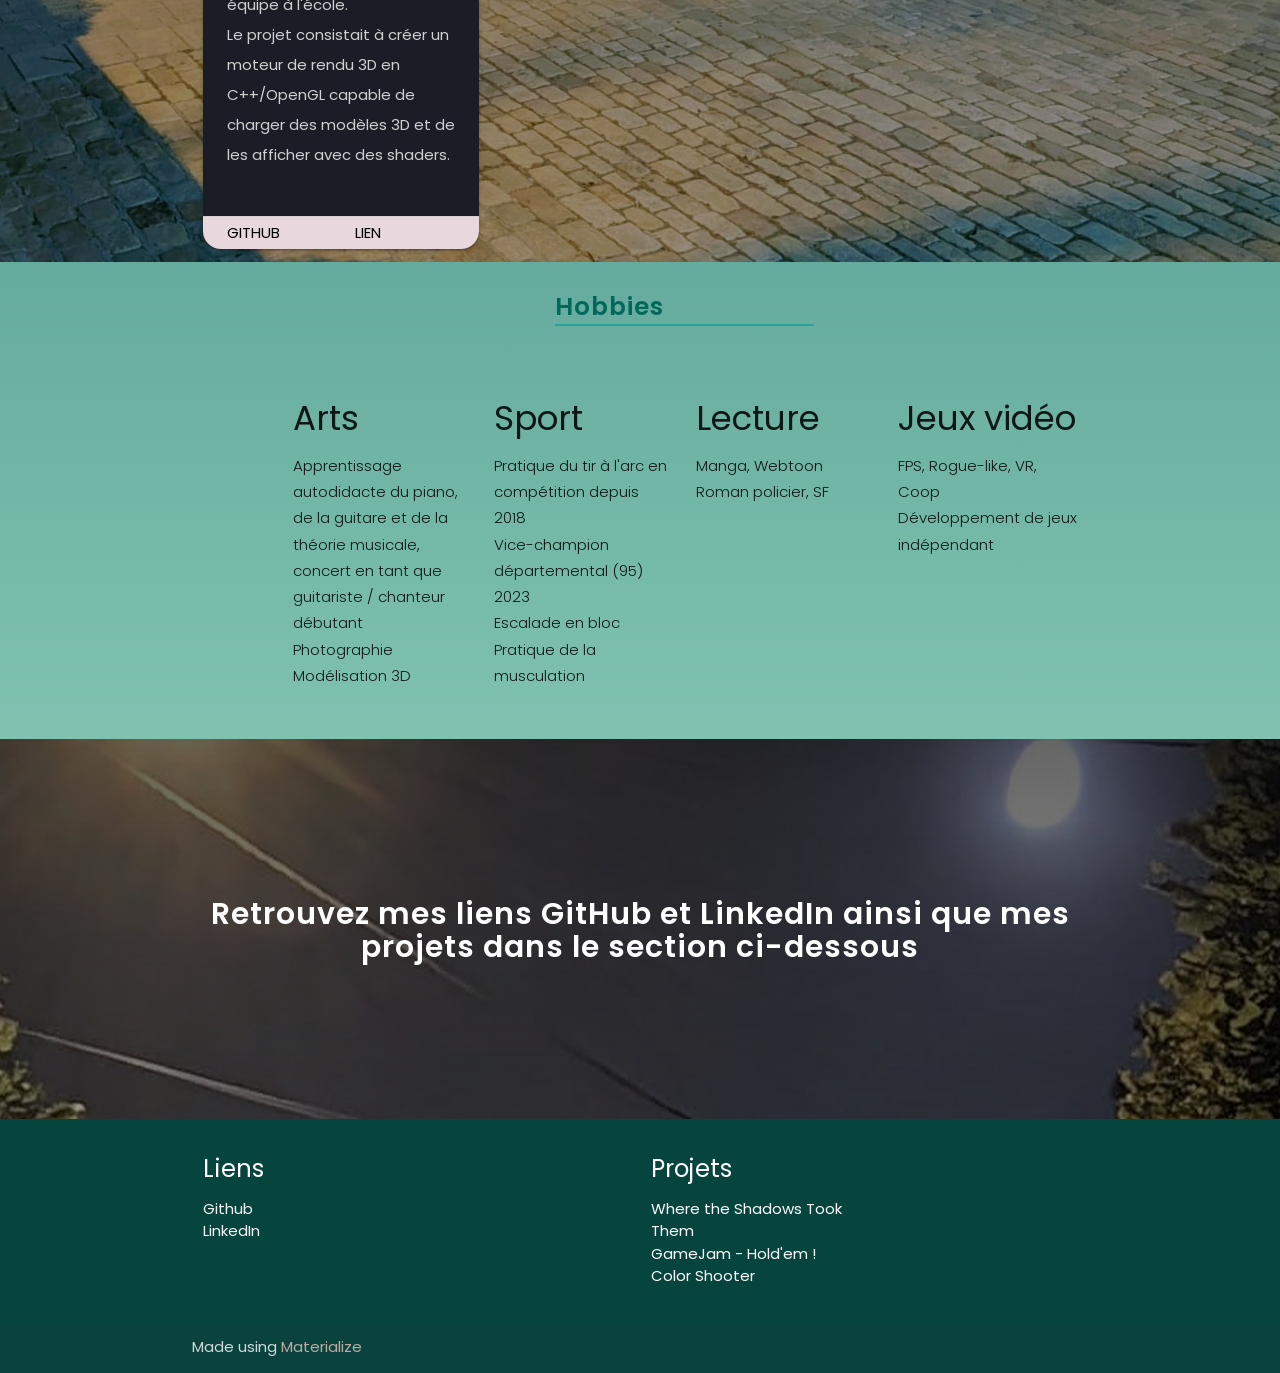
==== commit 45e94aad: "Ajout d'images pour chaques pages" ====
--- a/index.html
+++ b/index.html
@@ -110,7 +110,7 @@
 
       </div>
     </div>
-    <div class="parallax"><img src="background1.jpg" alt="Unsplashed background img 1"></div>
+    <div class="parallax"><img src="./img/background1.jpg" alt="Unsplashed background img 1"></div>
   </div>
 
 
@@ -158,7 +158,7 @@
         </div>
       </div>
     </div>
-    <div class="parallax"><img src="background2.jpg" alt="Unsplashed background img 2"></div>
+    <div class="parallax"><img src="./img/background2.jpg" alt="Unsplashed background img 2"></div>
   </div>
 
   <div class="container">
@@ -189,7 +189,7 @@
           <p class="left-align light" style="line-height: 1.75rem;">
             J'ai travaillé chez KNDS France Training pendant 3 ans.<br>
             Durant cette période, j'ai développé des compétences sur Unity au travers de divers projets profesionnels,
-            scolaires et professionnels.<br>
+            scolaires et personnels.<br>
             J'ai également développé des compétences sur Unreal Engine en entreprise et de mon côté, ainsi que des
             compétences en Machine Learning, notamment sur des modèles visions et des LLMs en local (Ollama).<br>
 
@@ -260,7 +260,7 @@
           <div class="col s12 m4">
             <div class="card fade-in" style="color: black;">
               <div class="card-image">
-                <a href="./1_HITC.html"><img src="img/hitc.png" alt="HeadInTheCloud"></a>
+                <a href="./1_HITC.html"><img src="img/hitc.jpeg" alt="HeadInTheCloud"></a>
               </div>
               <div style="padding-left: 4rem; padding-right: 1rem; padding-top: 0.5rem;">
                 <p><b>Head In The Cloud</b></p>
@@ -310,7 +310,7 @@
       </div>
 
     </div>
-    <div class="parallax"><img src="background4.jpeg" alt="Unsplashed background img 2"></div>
+    <div class="parallax"><img src="./img/background4.jpeg" alt="Unsplashed background img 2"></div>
 
   </div>
 
@@ -374,7 +374,7 @@
         </div>
       </div>
     </div>
-    <div class="parallax"><img src="background3.jpg" alt="Unsplashed background img 3"></div>
+    <div class="parallax"><img src="./img/background3.jpg" alt="Unsplashed background img 3"></div>
   </div>
 
   <footer class="page-footer teal">
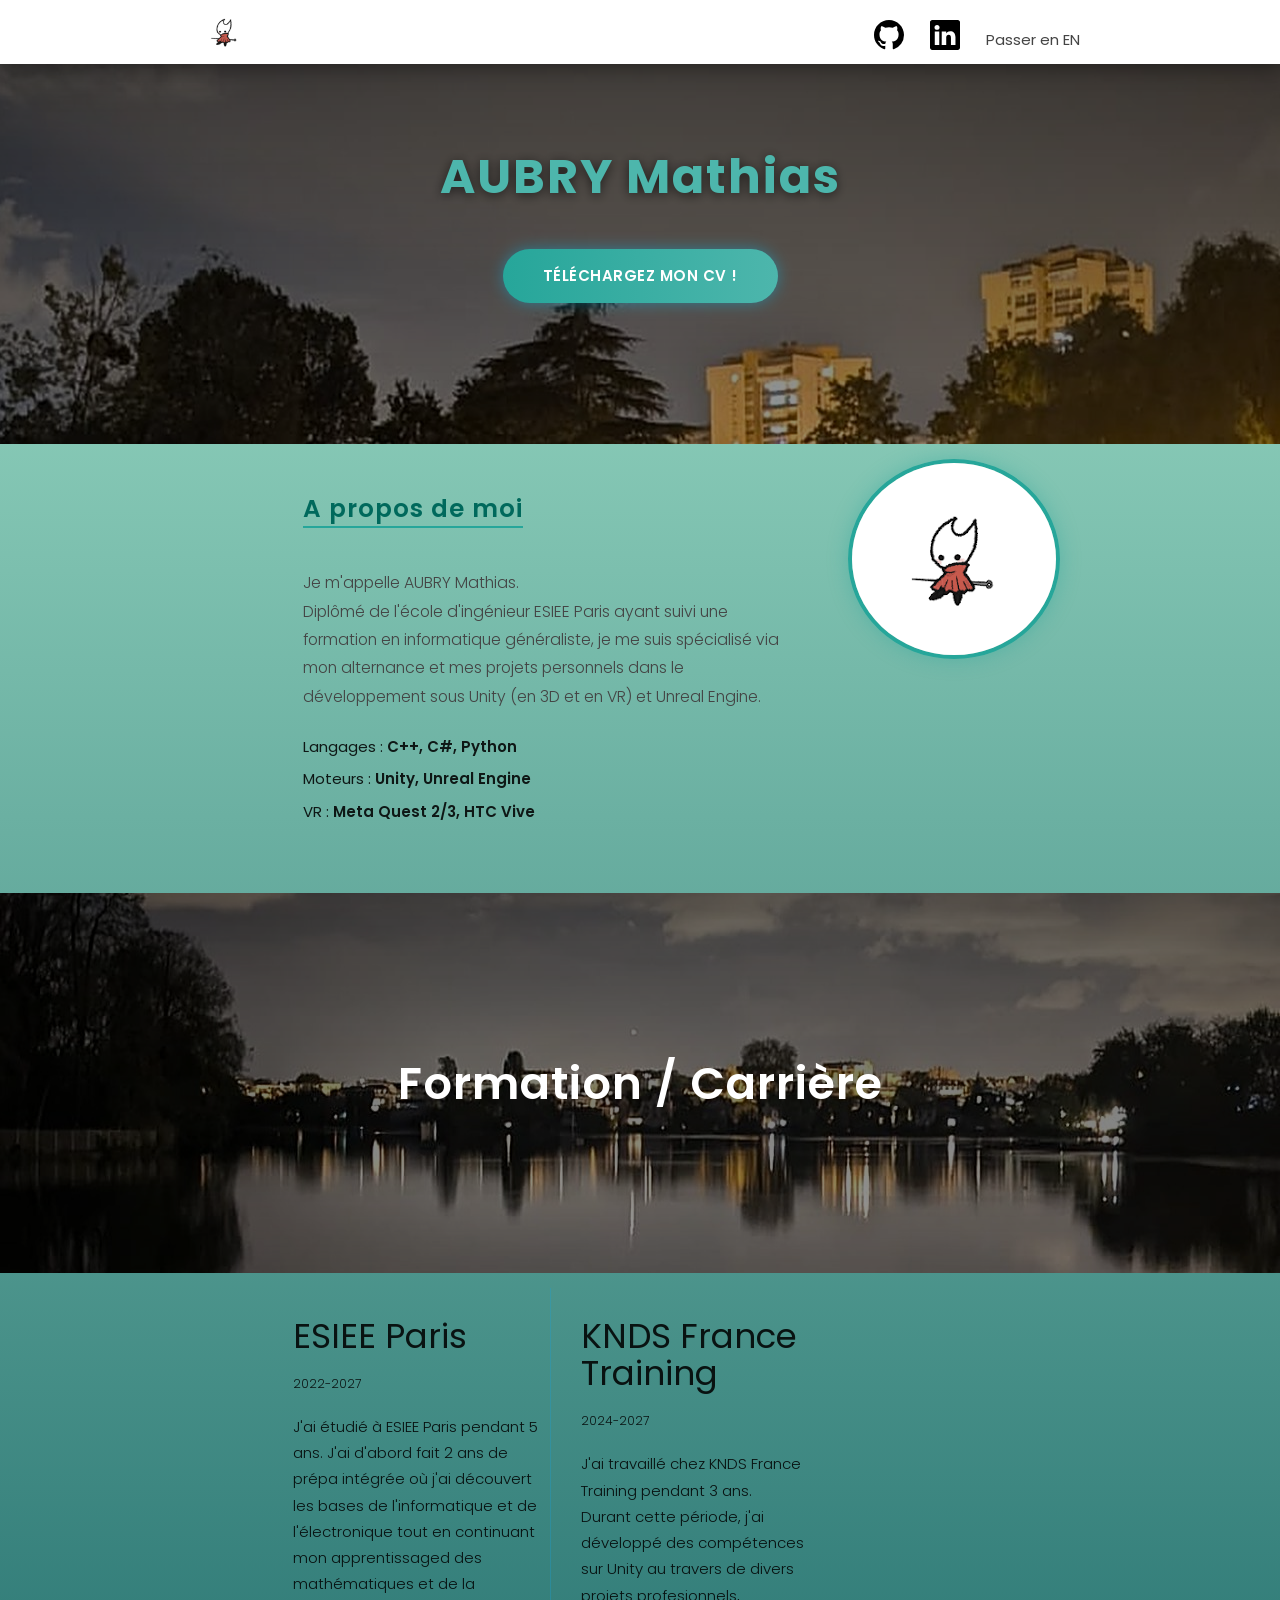
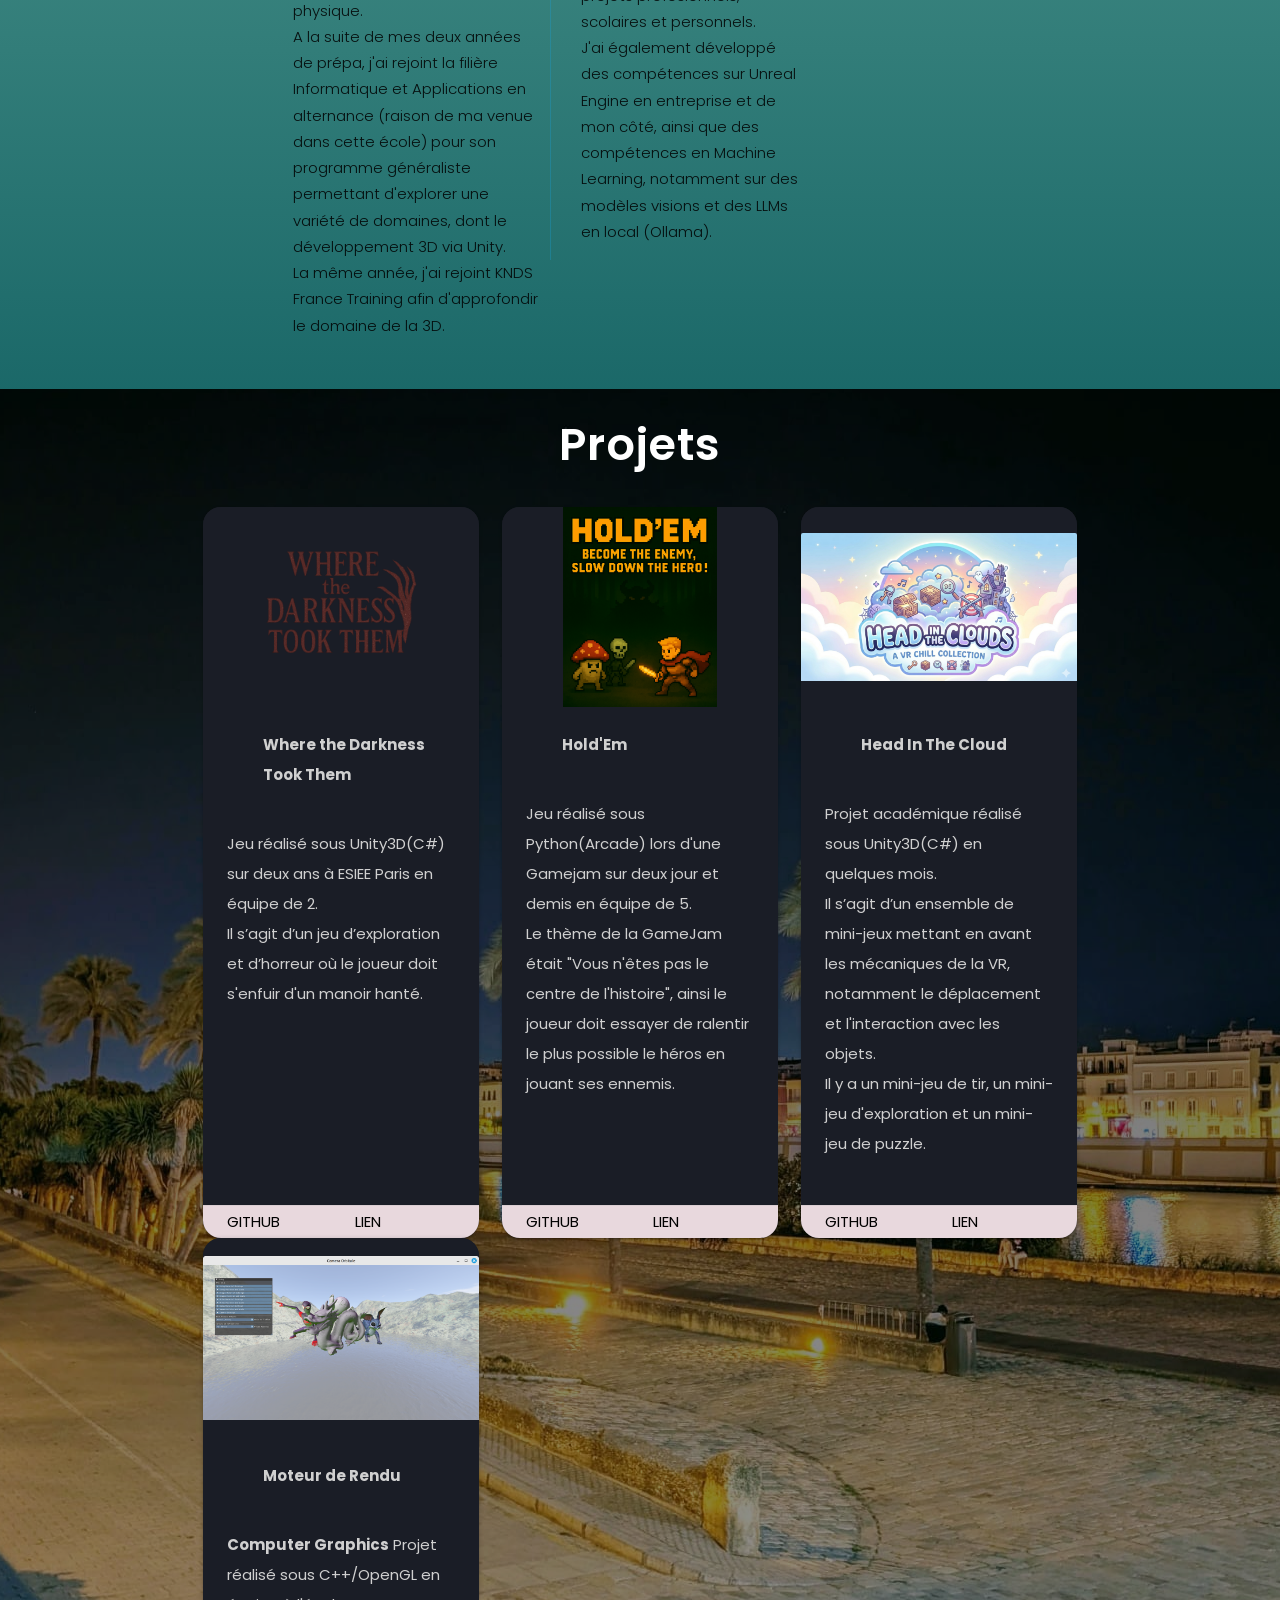
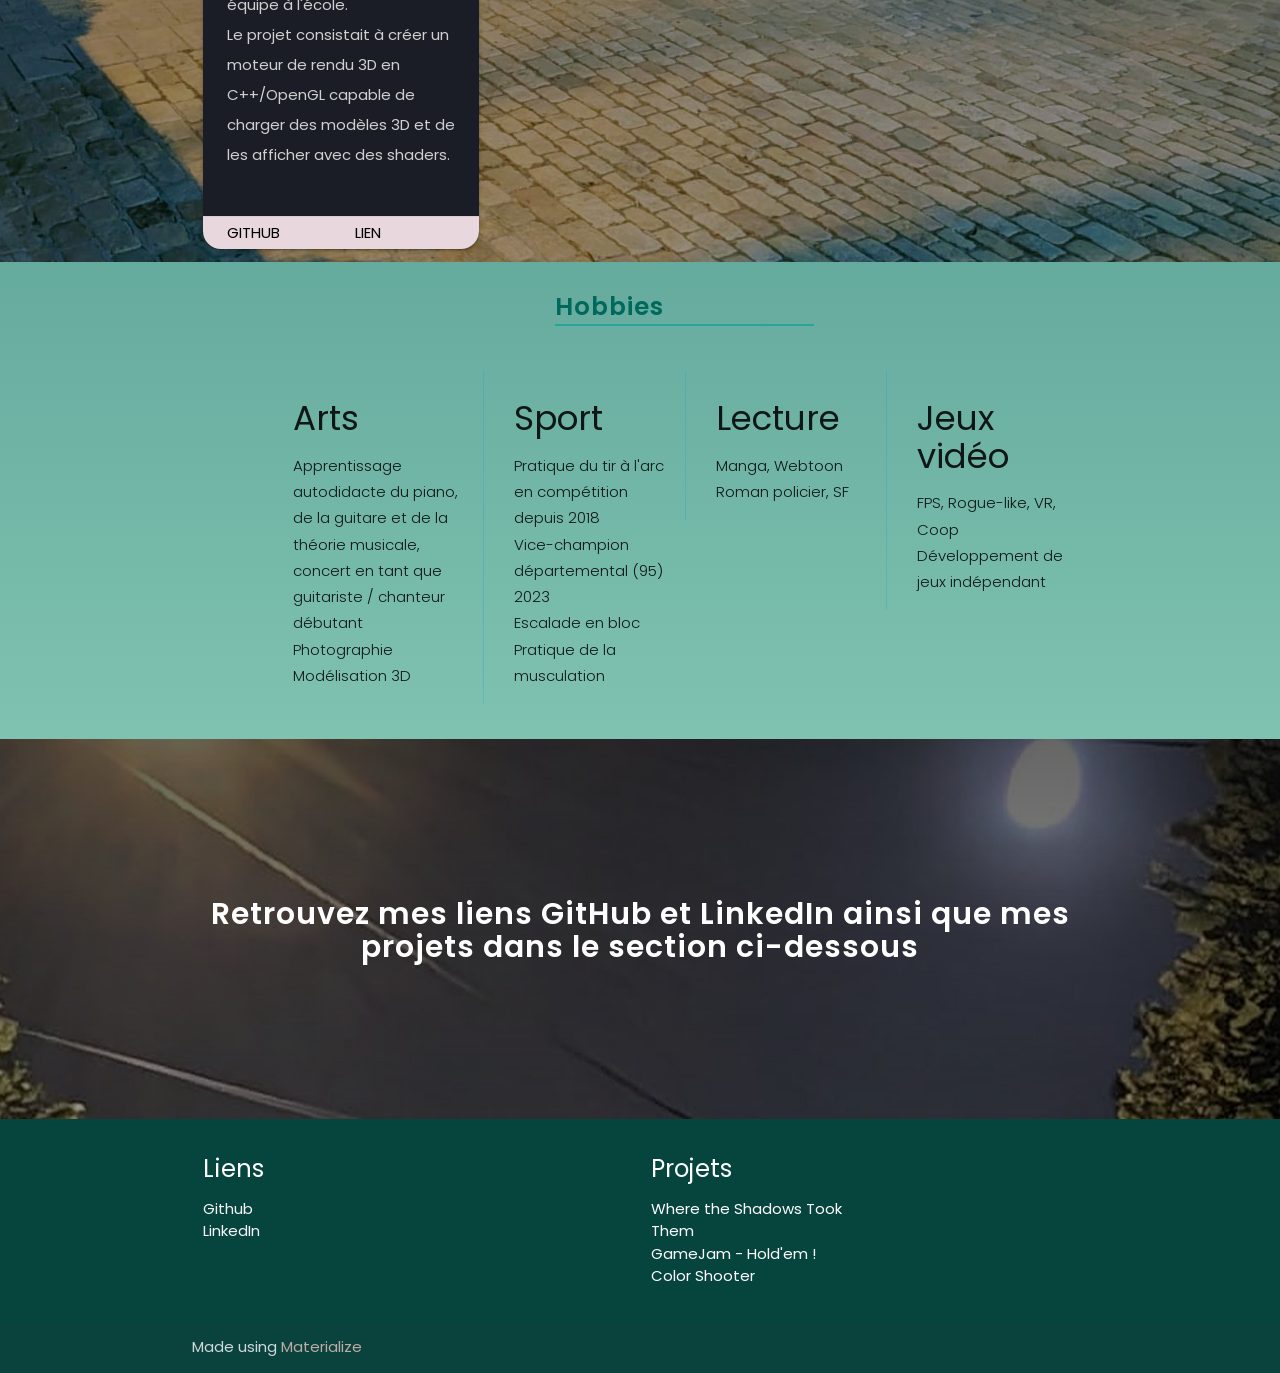
==== commit 6928e2cc: "Changement du nom projet CG Rajout des limitateurs" ====
--- a/index.html
+++ b/index.html
@@ -164,7 +164,7 @@
   <div class="container">
     <div class="section">
 
-      <div class="row">
+      <div class="row" id="formation-row">
 
         <div class="col s12 m4 center-on-small-only">
           <h3><i class="mdi-content-send brown-text"></i></h3>
@@ -298,7 +298,7 @@
                 </p>
               </div>
               <div class="card-action " style="background-color: #E8D8DD ;">
-                <a href="https://github.com/Mathatou/-E4FI---Projet-Computer-Graphics" target="_blank"
+                <a href="https://github.com/Mathatou/OpenGL-Engine" target="_blank"
                   style="padding-left: 8.5rem;  color: black;">
                   Lien GitHub
                 </a>
@@ -320,7 +320,7 @@
         <h5 class="section-title" style="padding-left: 0; padding-right: 10rem;">Hobbies</h5>
       </div>
 
-      <div class="row">
+      <div class="row" id="hobbies-row">
 
         <div class="col s12 m3 center-on-small-only">
           <h3><i class="mdi-content-send brown-text"></i></h3>
--- a/css/index.css
+++ b/css/index.css
@@ -34,7 +34,7 @@
 @media (min-width: 601px) {
   #formation-row > .col + .col,
   #hobbies-row > .col + .col {
-    border-left: 1px solid rgba(38, 166, 154, 0.3);
+    border-left: 1px solid rgba(23, 162, 222, 0.3);
     padding-left: 2rem;
   }
 }
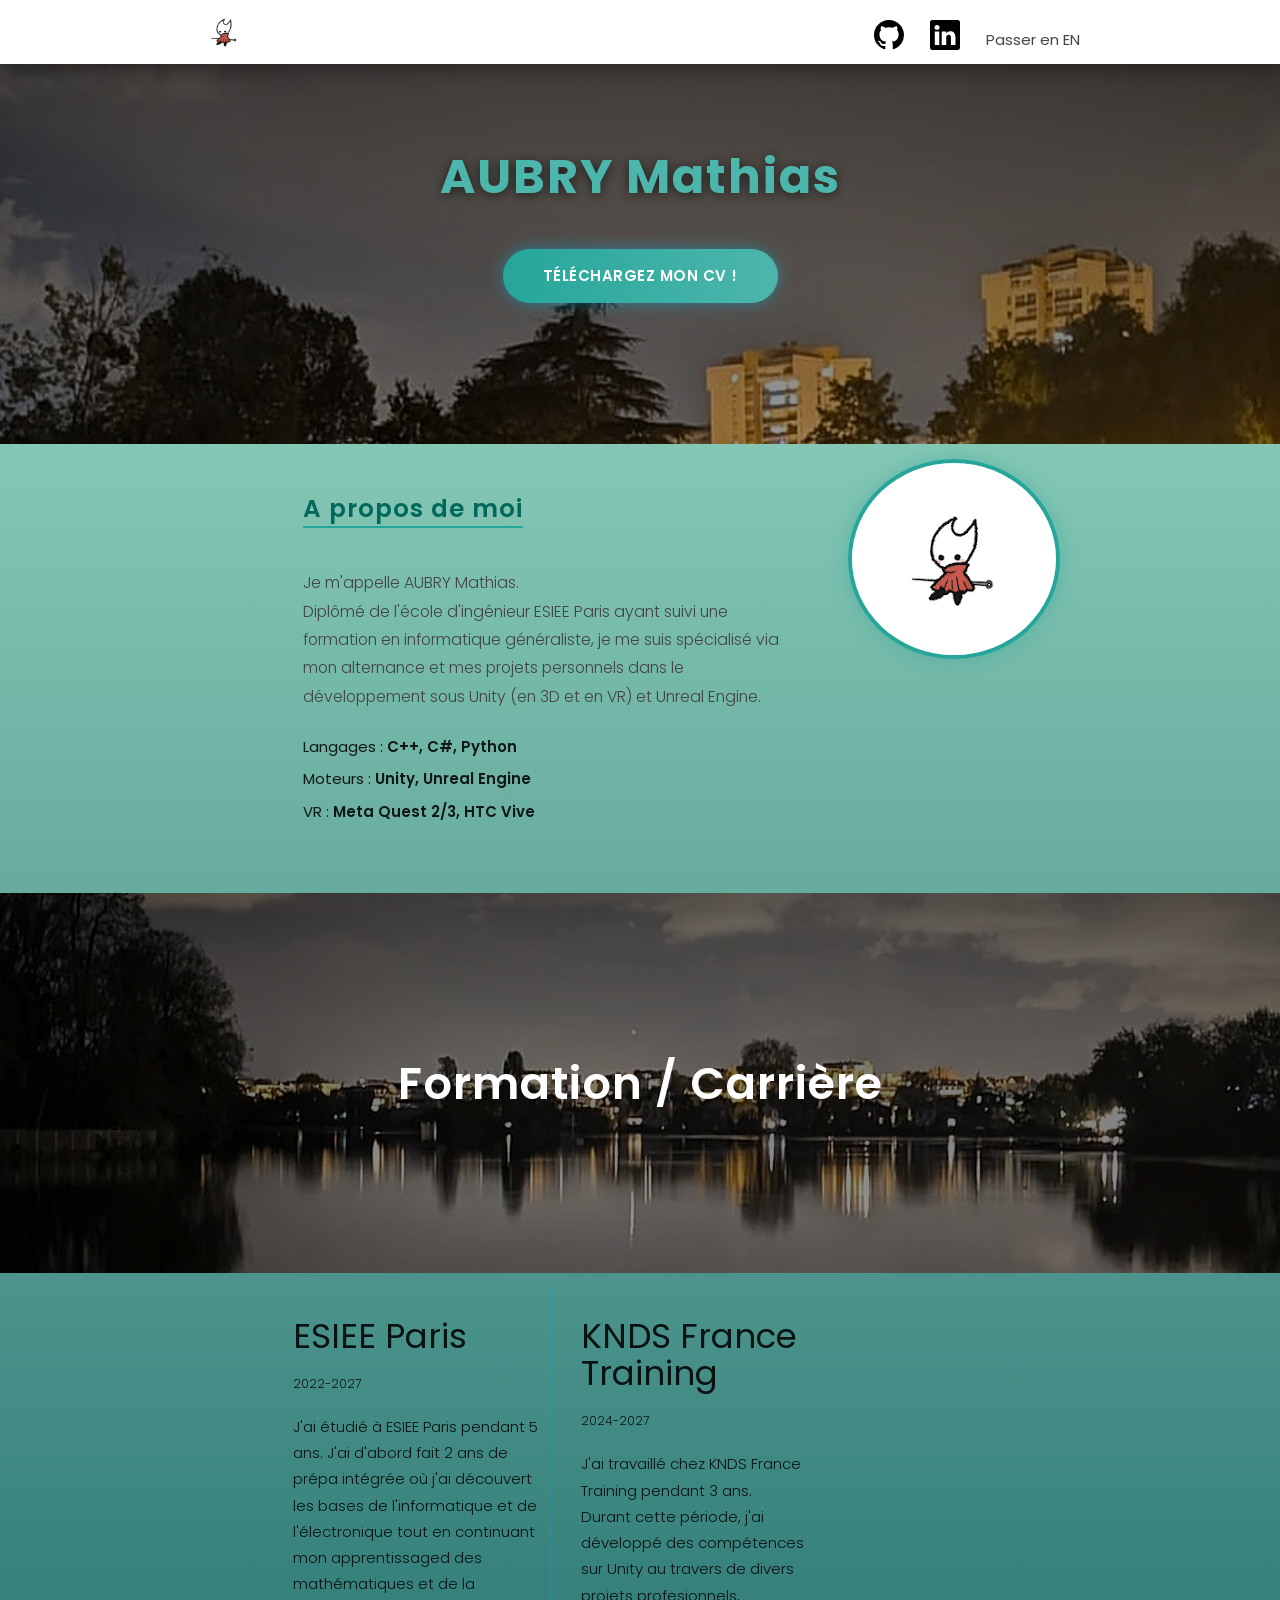
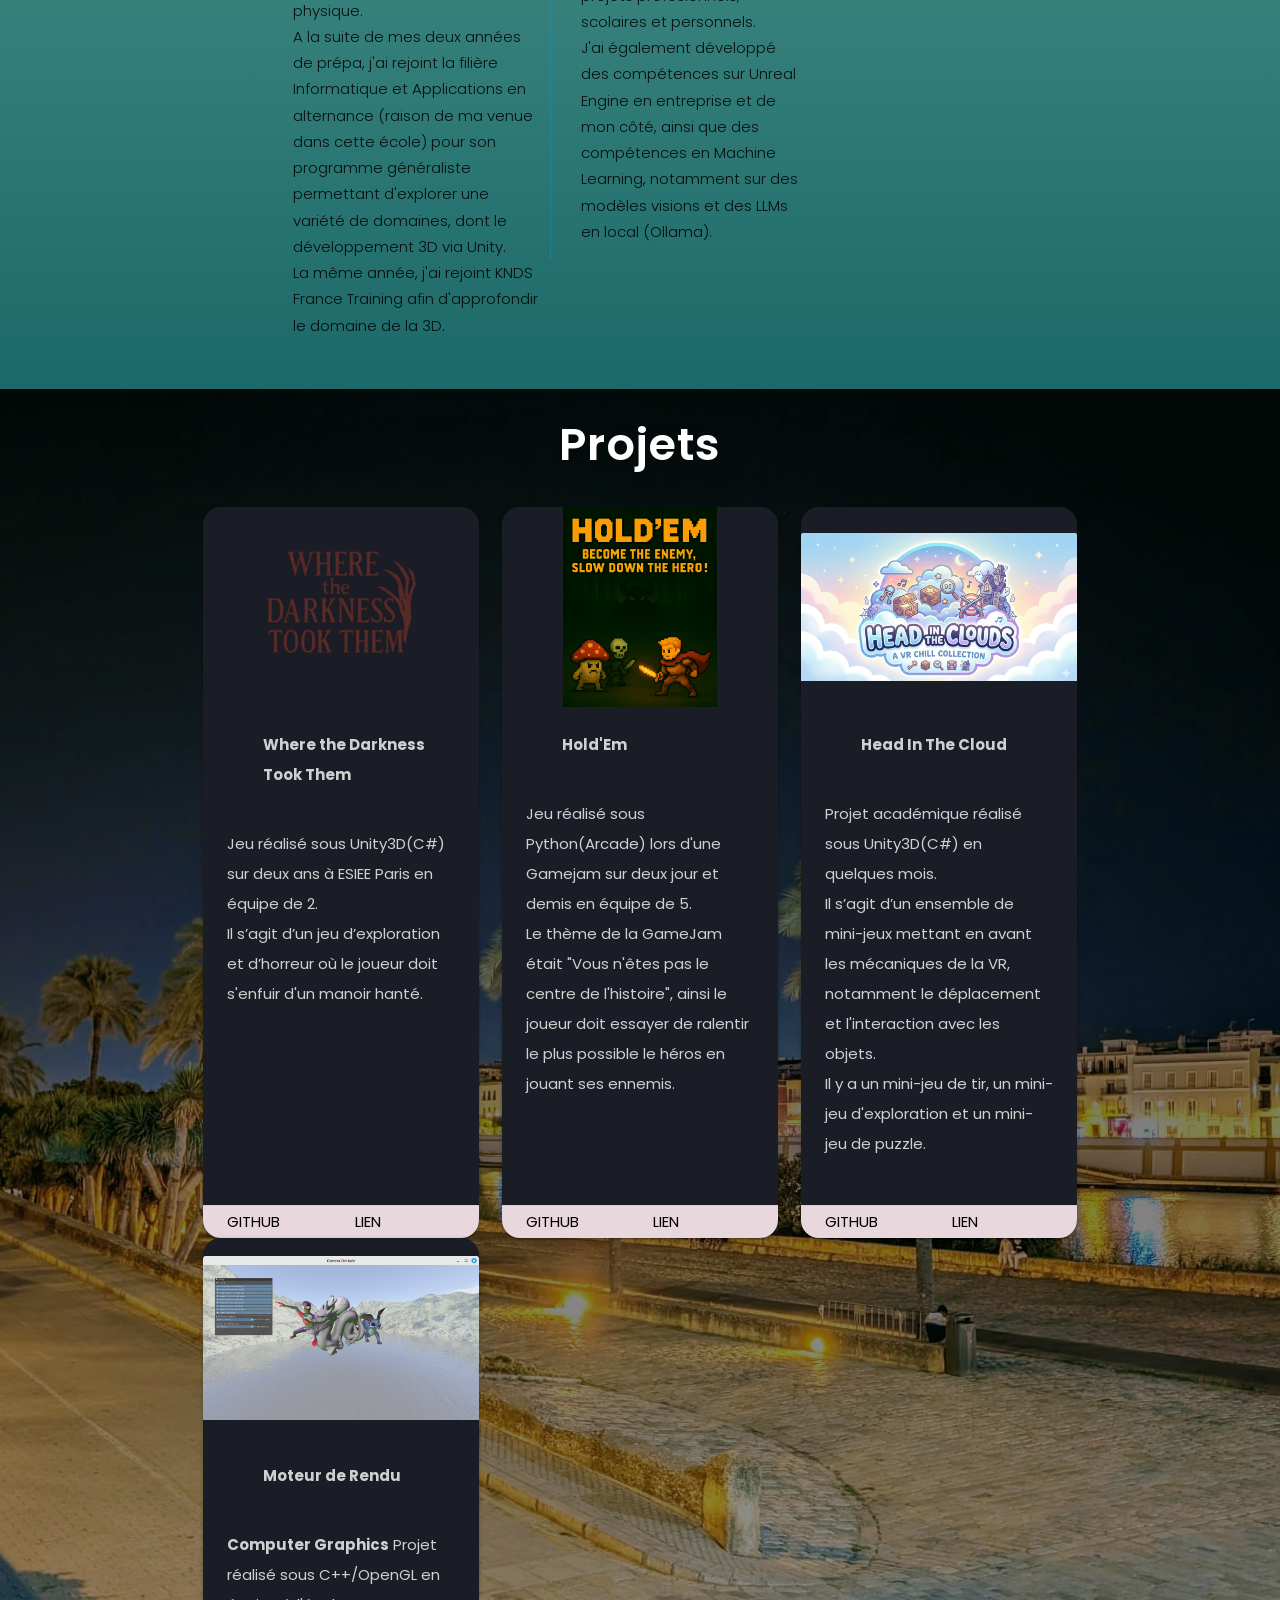
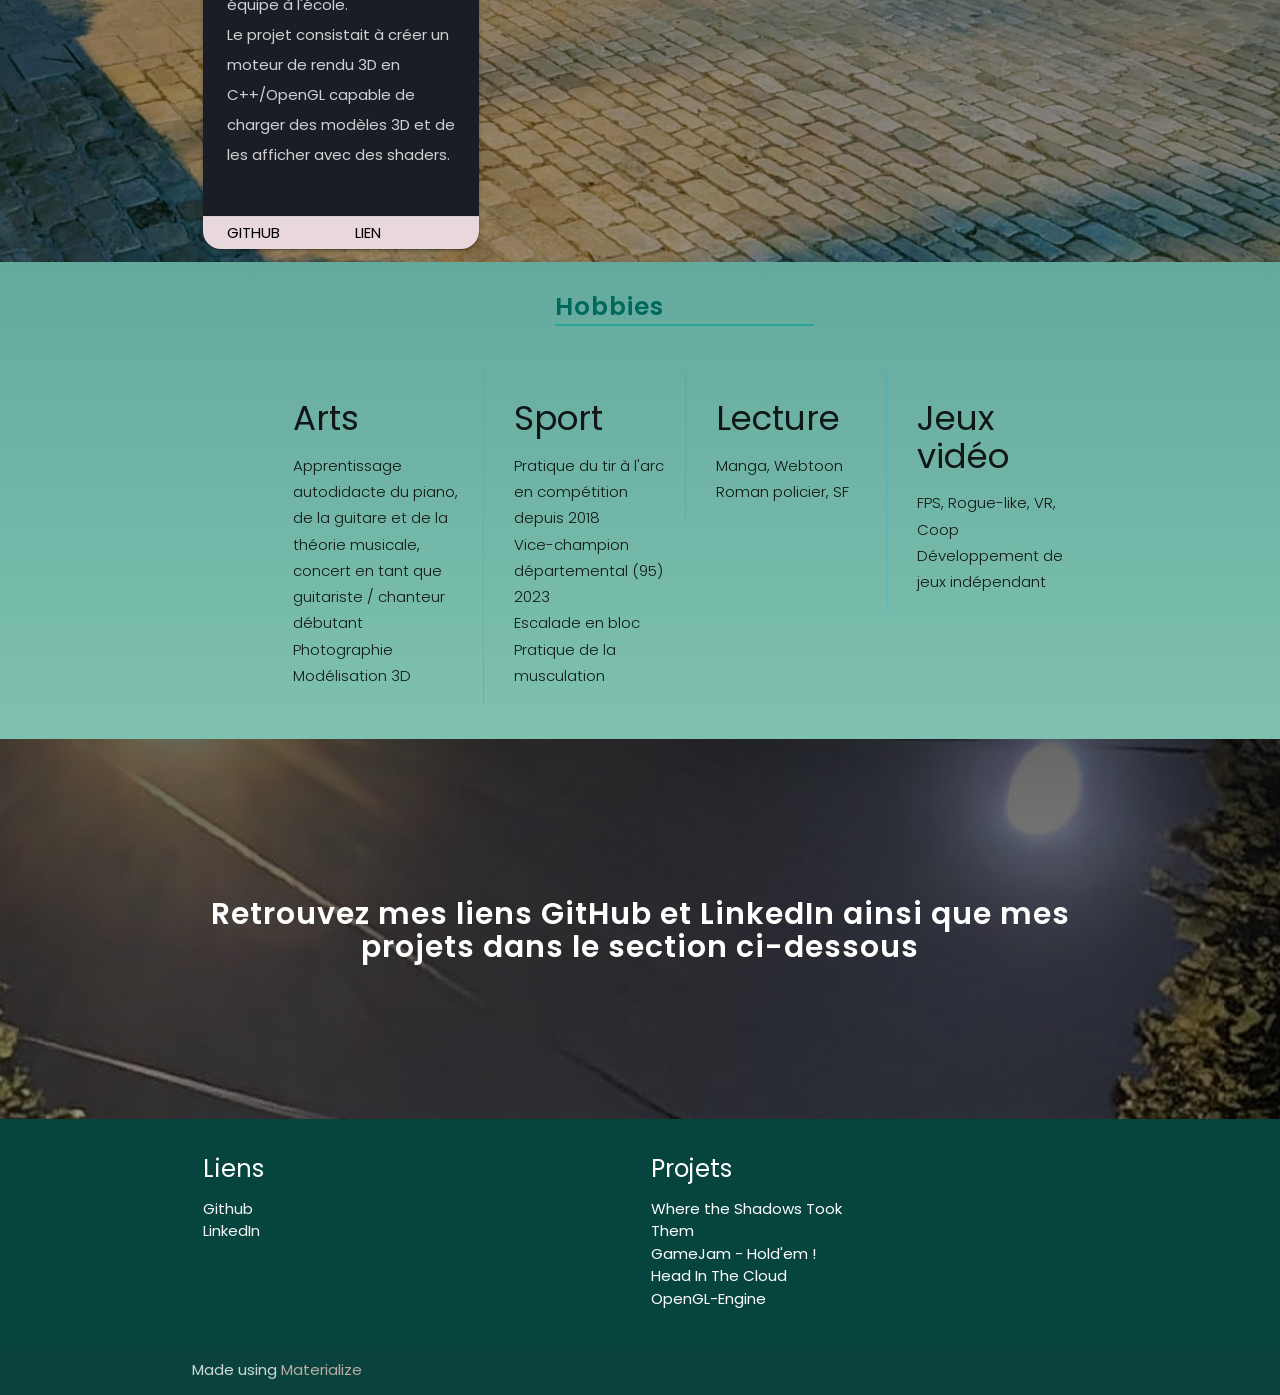
==== commit 80f77679: "Ajout des liens des projets en footer" ====
--- a/index.html
+++ b/index.html
@@ -396,10 +396,10 @@
         <div class="col l3 s12">
           <h5 class="white-text">Projets</h5>
           <ul>
-            <li><a class="white-text" href="https://github.com/Mathatou/Unity_Project_WDTT">Where the Shadows Took
-                Them</a></li>
+            <li><a class="white-text" href="https://github.com/Mathatou/Unity_Project_WDTT">Where the Shadows Took Them</a></li>
             <li><a class="white-text" href="https://github.com/Mathatou/Gamejam">GameJam - Hold'em !</a></li>
-            <li><a class="white-text" href="https://github.com/Mathatou/Color-Shooter">Color Shooter</a></li>
+            <li><a class="white-text" href="https://github.com/Mathatou/HeadInTheCloud">Head In The Cloud</a></li>
+            <li><a class="white-text" href="https://github.com/Mathatou/OpenGL-Engine">OpenGL-Engine</a></li>
 
           </ul>
         </div>
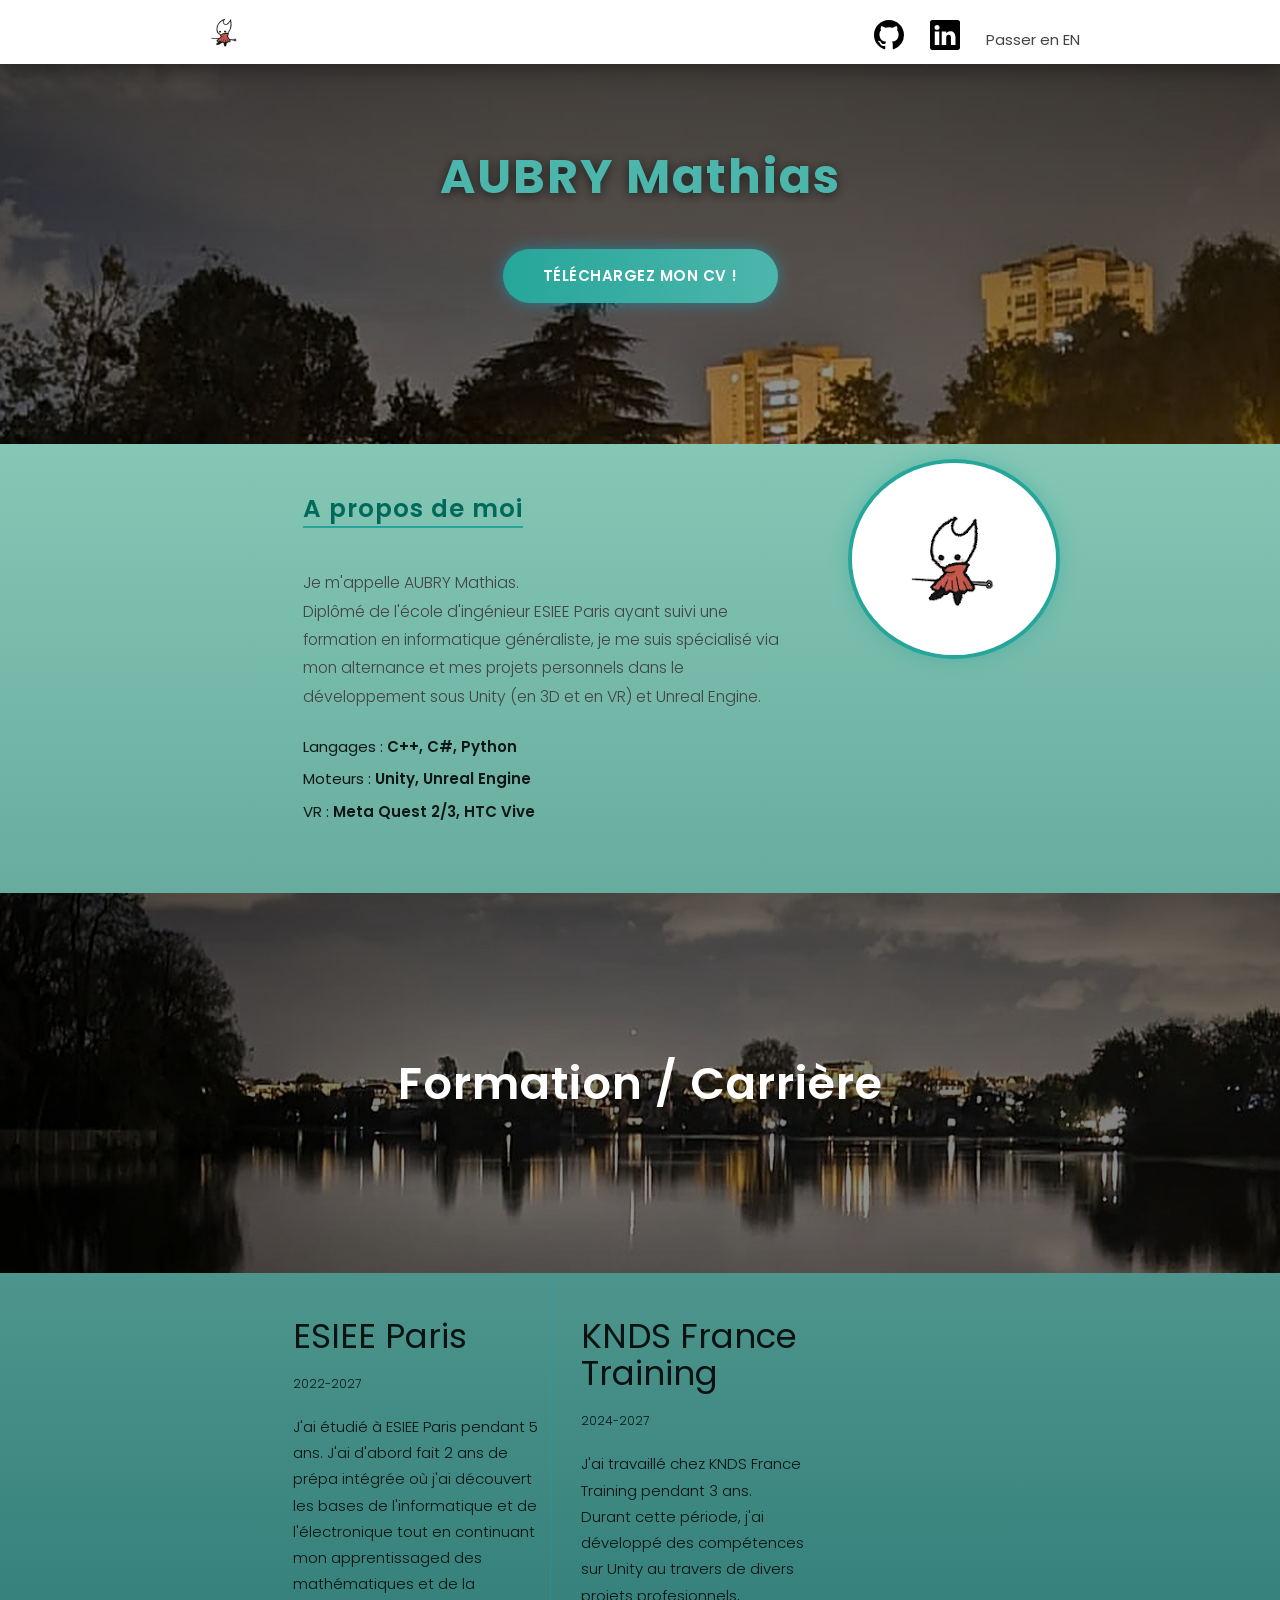
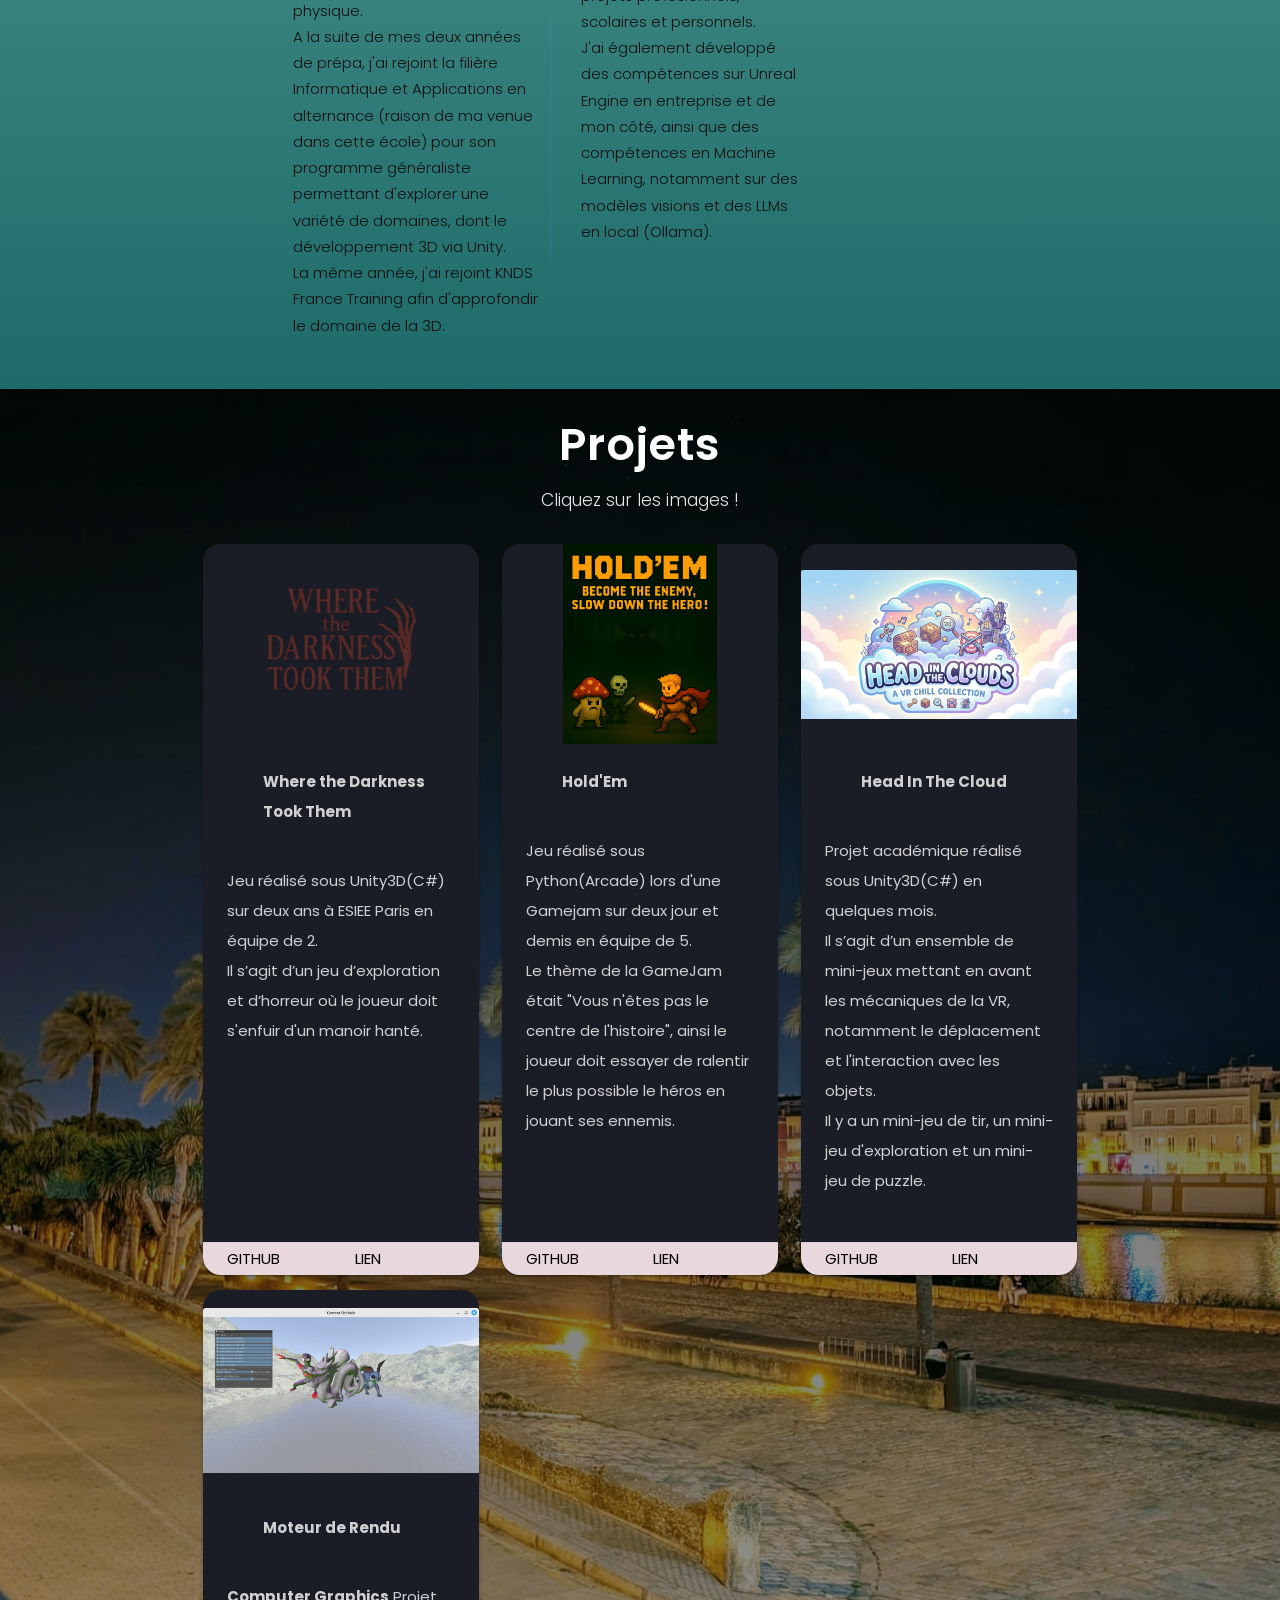
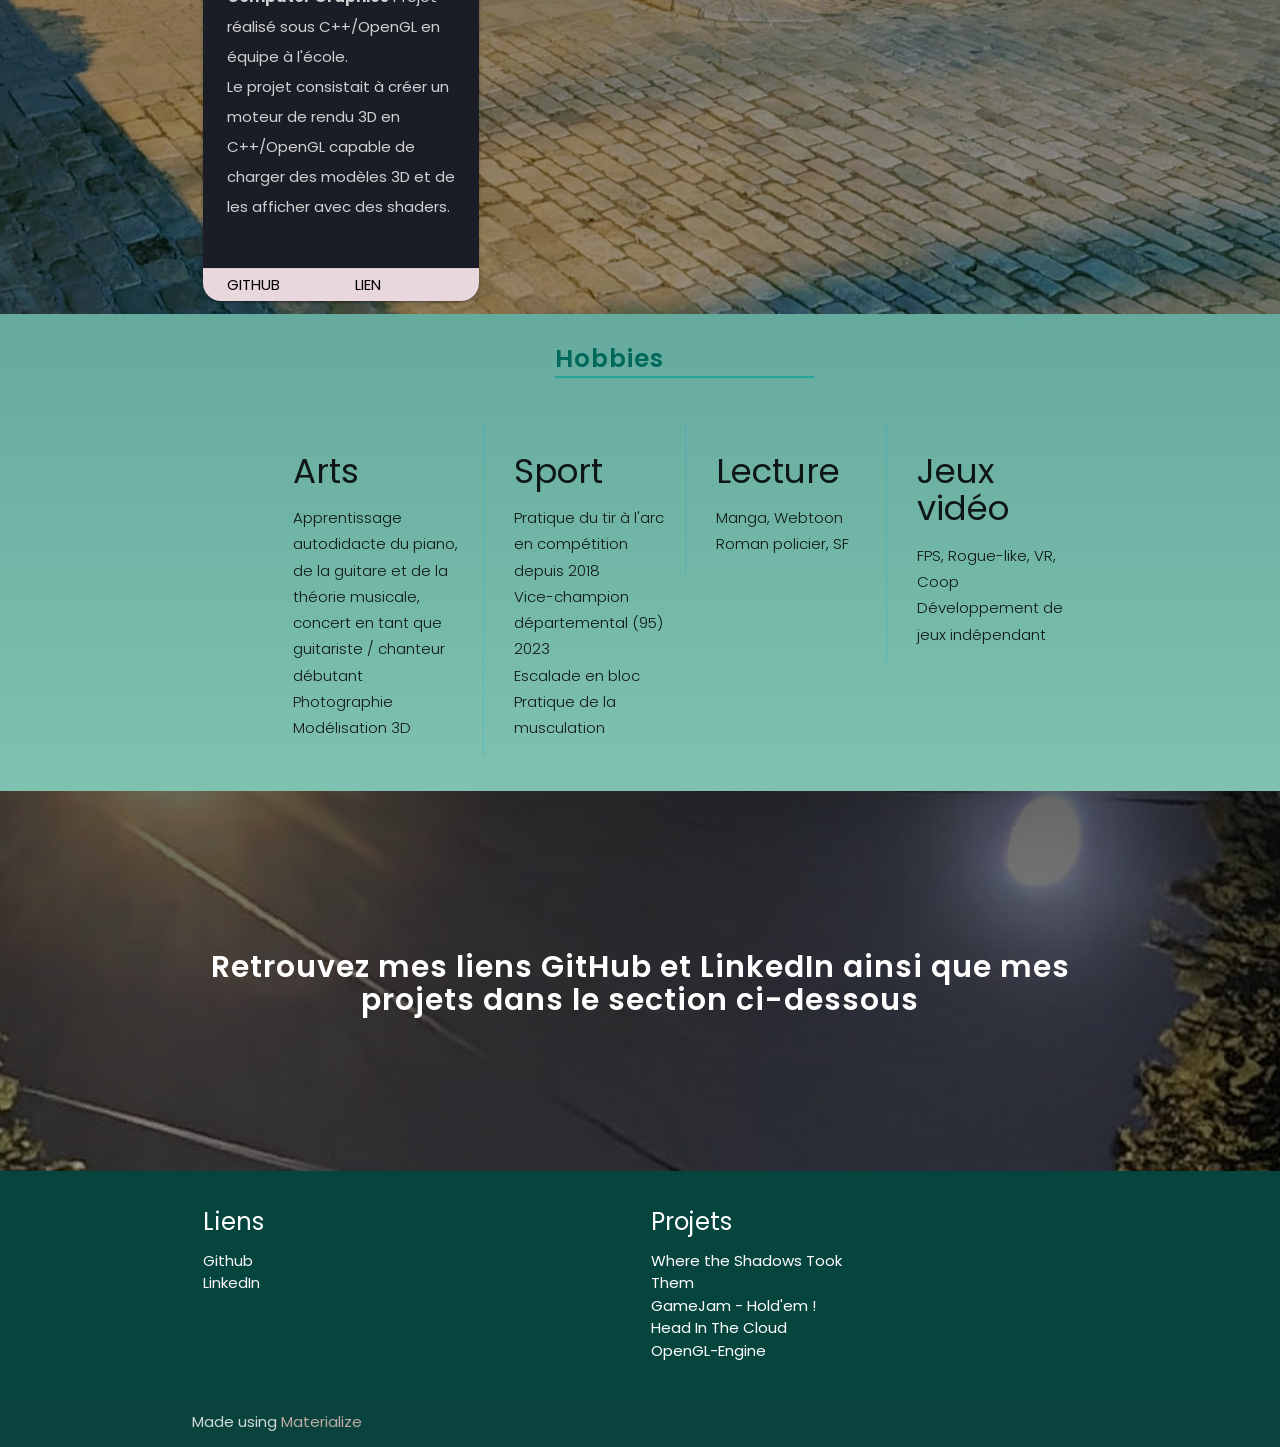
==== commit 2a394ea3: "Fix des CVs Et des index" ====
--- a/index.html
+++ b/index.html
@@ -103,7 +103,7 @@
 
         </div>
         <div class="row center">
-          <a href="CV_AUBRYM.pdf" id="download-button" target="_blank"
+          <a href="CV.pdf" id="download-button" target="_blank"
             class="btn-large waves-effect waves-light teal lighten-1">Téléchargez mon CV !</a>
         </div>
         <br><br>
@@ -208,6 +208,7 @@
 
         <div class="row center">
           <h5 class="header col s12 light">Projets</h5>
+          <h6 class="header col s12 light">Cliquez sur les images !</h6>
         </div>
         <div class="row" id="projects-row">
           <div class="col s12 m4">
@@ -281,7 +282,7 @@
             </div>
           </div>
 
-          <div class="col s12 m4">
+          <div class="col s12 m4" style="margin-top: 1rem;">
             <div class="card fade-in" style="color: black;">
               <div class="card-image">
                 <a href="./1_CG.html" target="_blank"><img src="img/CG_img.png" alt="Hold'Em"></a>
